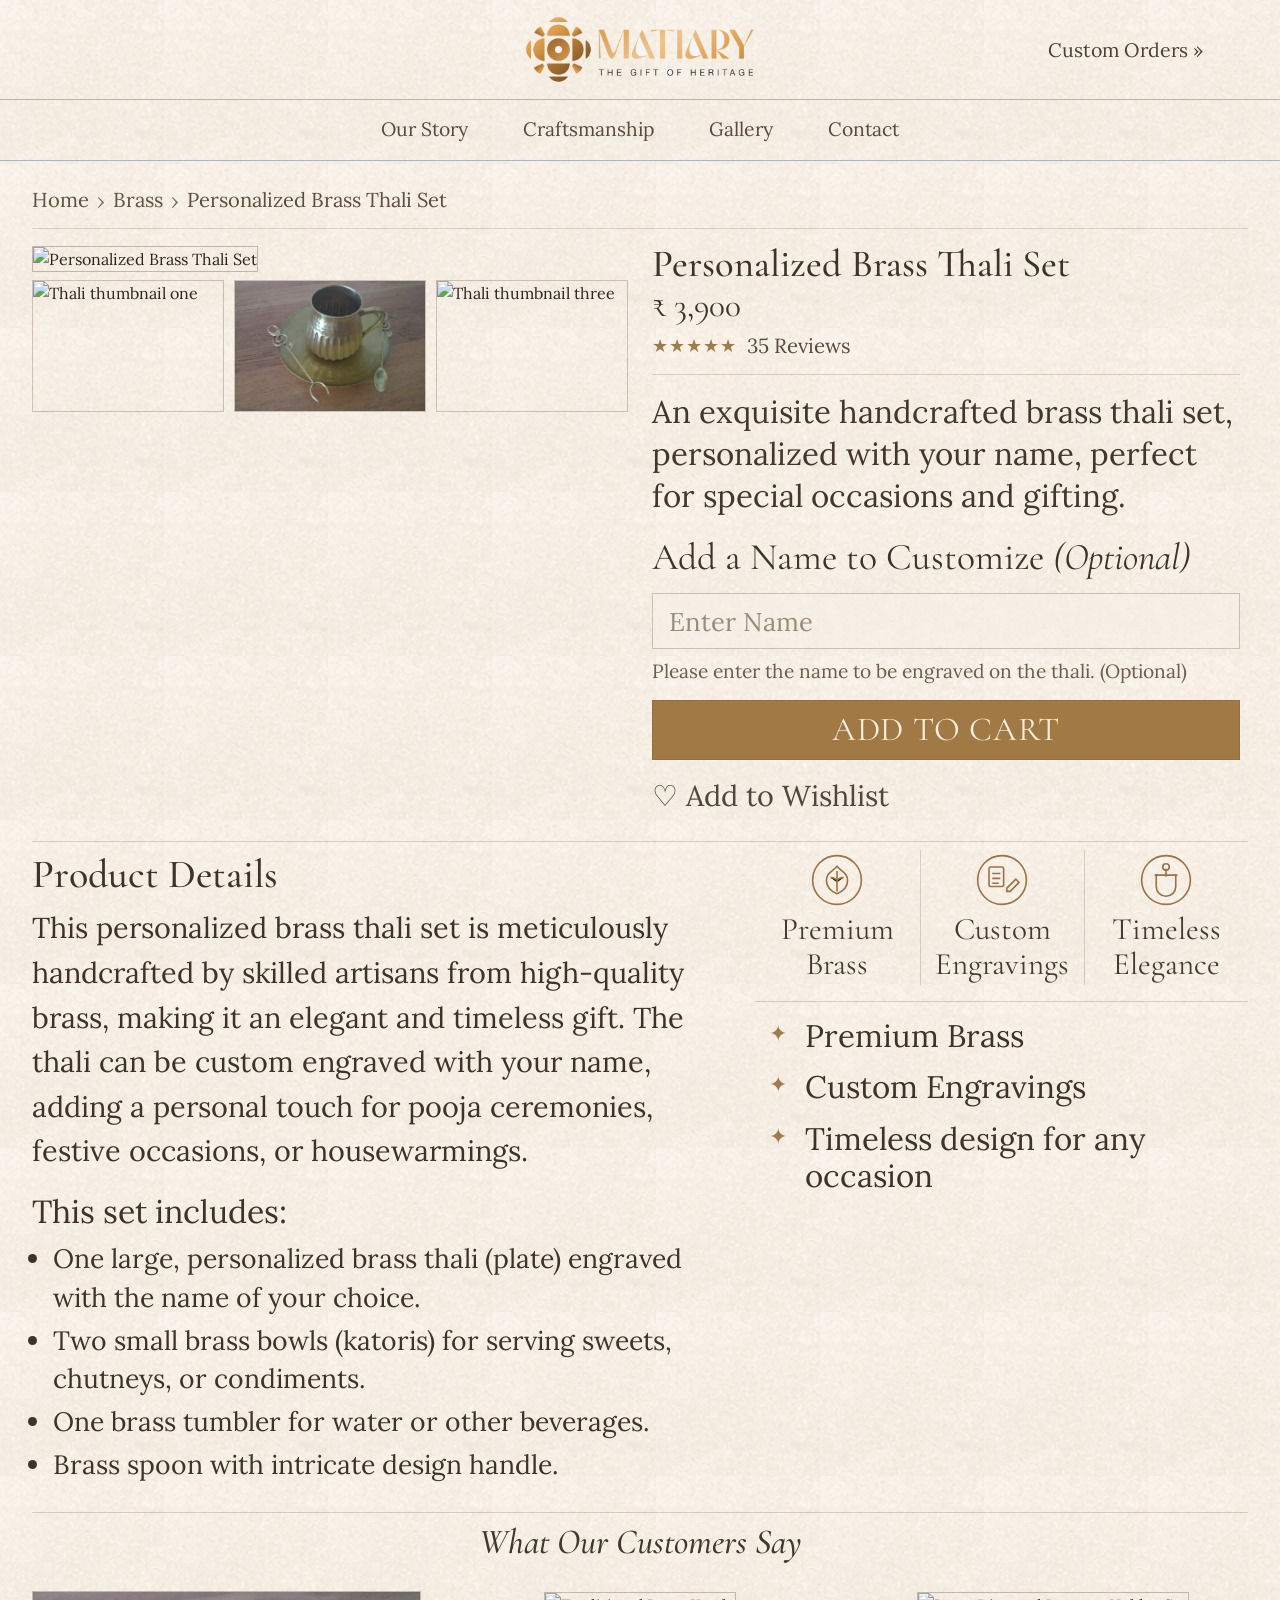
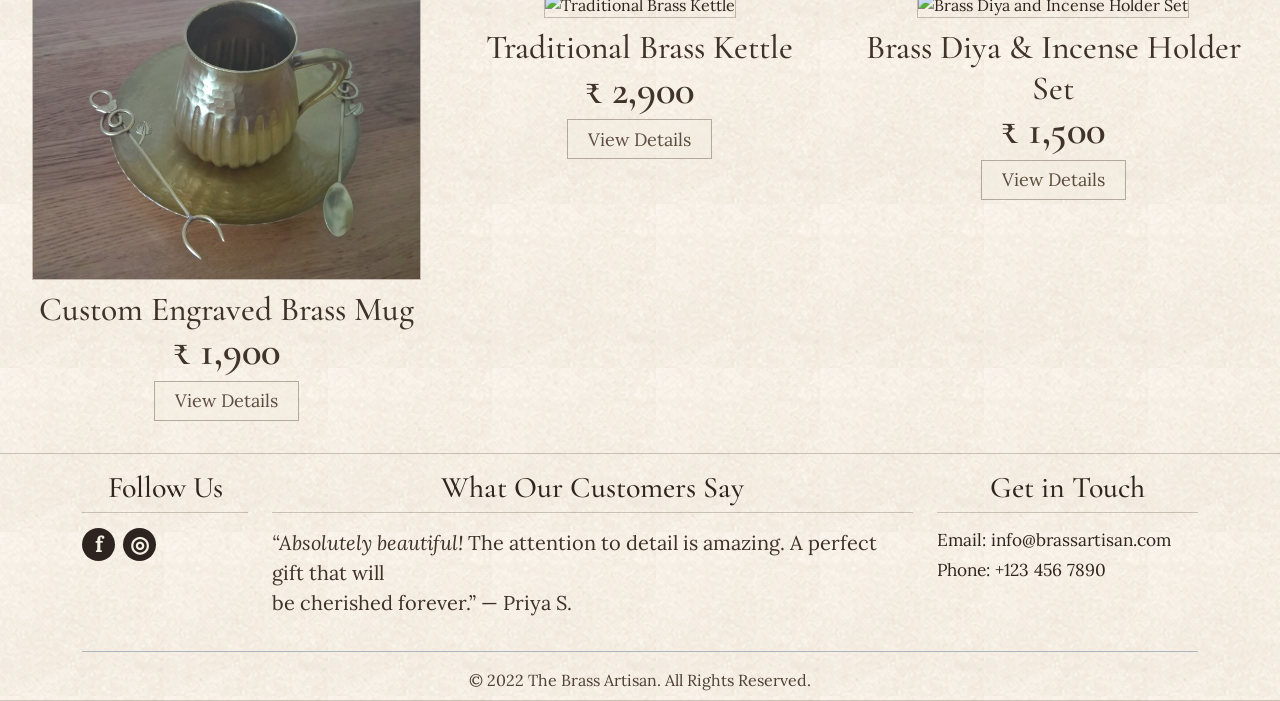
==== product-details.html @ 94372c1d "added" ====
<!doctype html>
<html lang="en">
<head>
  <meta charset="UTF-8" />
  <meta name="viewport" content="width=device-width, initial-scale=1.0" />
  <title>Product Details | The Brass Artisan</title>
  <link href="https://cdn.jsdelivr.net/npm/bootstrap@5.3.3/dist/css/bootstrap.min.css" rel="stylesheet" integrity="sha384-QWTKZyjpPEjISv5WaRU9OFeRpok6YctnYmDr5pNlyT2bRjXh0JMhjY6hW+ALEwIH" crossorigin="anonymous">
  <link rel="preconnect" href="https://fonts.googleapis.com">
  <link rel="preconnect" href="https://fonts.gstatic.com" crossorigin>
  <link href="https://fonts.googleapis.com/css2?family=Cormorant+Garamond:ital,wght@0,400;0,500;0,600;1,400;1,500&family=Lora:ital,wght@0,400;0,500;1,400&display=swap" rel="stylesheet">
  <link rel="stylesheet" href="assets/css/style.css" />
</head>
<body>
 <header class="site-header border-bottom border-dark-subtle">
      <div class="container-fluid px-0">
        <div class="topbar py-3 position-relative text-center">
          <!-- <h1 class="brand m-0">The Brass Artisan</h1> -->
          <a href="#">
            <img src="assets/images/logo.png" alt="logo" class="img-fluid logo">
          </a>
          <a href="#" class="custom-orders text-decoration-none">Custom Orders <span aria-hidden="true">&raquo;</span></a>
        </div>
        <nav class="main-nav border-top border-dark-subtle border-opacity-25">
          <ul class="nav justify-content-center gap-4 gap-lg-5 py-2">
            <li class="nav-item"><a class="nav-link" href="#">Our Story</a></li>
            <li class="nav-item"><a class="nav-link" href="#">Craftsmanship</a></li>
            <li class="nav-item"><a class="nav-link" href="#">Gallery</a></li>
            <li class="nav-item"><a class="nav-link" href="#">Contact</a></li>
          </ul>
        </nav>
      </div>
    </header>
    <nav class="navbar bg-body-tertiary menu">
      <div class="container-fluid">
        <a class="navbar-brand" href="#">
          <img src="assets/images/logo.png" alt="logo" class="img-fluid">
        </a>
        <button class="navbar-toggler" type="button" data-bs-toggle="offcanvas"
          data-bs-target="#offcanvasNavbar" aria-controls="offcanvasNavbar"
          aria-label="Toggle navigation">
          <span class="navbar-toggler-icon"></span>
        </button>
        <div class="offcanvas offcanvas-end" tabindex="-1" id="offcanvasNavbar"
          aria-labelledby="offcanvasNavbarLabel">
          <div class="offcanvas-header">
            <!-- <h5 class="offcanvas-title" id="offcanvasNavbarLabel">Offcanvas</h5> -->
            <a class="navbar-brand side_img" href="#">
              <img src="assets/images/logo.png" alt="logo" class="img-fluid">
            </a>
            <button type="button" class="btn-close" data-bs-dismiss="offcanvas"
              aria-label="Close"></button>
          </div>
          <div class="offcanvas-body">
            <ul class="navbar-nav justify-content-end flex-grow-1 pe-3">
              <li class="nav-item">
                <a class="nav-link active" aria-current="page" href="#">
                  Custom Orders <span aria-hidden="true">&raquo;</span>
                </a>
              </li>
              <li class="nav-item">
                <a class="nav-link" href="#">Our Story</a>
              </li>
              <li class="nav-item">
                <a class="nav-link" href="#">Craftsmanship</a>
              </li>
              <li class="nav-item">
                <a class="nav-link" href="#">Gallery</a>
              </li>
              <li class="nav-item">
                <a class="nav-link" href="#">Contact</a>
              </li>
            </ul>
          </div>
        </div>
      </div>
    </nav>

  <main class="product-detail-page py-3 py-md-4">
    <!-- PRODUCT DETAILS CONTENT: START -->
    <div class="container detail-wrap">
      <nav class="detail-breadcrumbs d-flex align-items-center gap-2" aria-label="Breadcrumb">
        <a href="index.html" class="crumb-link text-decoration-none">Home</a>
        <span class="crumb-sep" aria-hidden="true">&#8250;</span>
        <a href="#" class="crumb-link text-decoration-none">Brass</a>
        <span class="crumb-sep" aria-hidden="true">&#8250;</span>
        <span class="crumb-current">Personalized Brass Thali Set</span>
      </nav>

      <section class="product-hero mt-3">
        <div class="row g-4">
          <div class="col-lg-6">
            <img src="assets/images/product-1-real.jpg" alt="Personalized Brass Thali Set" class="hero-product-image w-100">
            <div class="thumb-row d-grid mt-2">
              <img src="assets/images/product-1-real.jpg" alt="Thali thumbnail one" class="thumb-img w-100">
              <img src="assets/images/product-2-real.jpg" alt="Thali thumbnail two" class="thumb-img w-100">
              <img src="assets/images/product-3-real.jpg" alt="Thali thumbnail three" class="thumb-img w-100">
            </div>
          </div>

          <div class="col-lg-6">
            <div class="product-meta pe-lg-2">
              <h2>Personalized Brass Thali Set</h2>
              <p class="detail-price">₹ 3,900</p>
              <div class="rating-row">
                <span class="stars" aria-label="5 stars">★★★★★</span>
                <span class="reviews">35 Reviews</span>
              </div>

              <p class="detail-copy">
                An exquisite handcrafted brass thali set, personalized with your name, perfect for special occasions and gifting.
              </p>

              <label for="engraveName" class="name-label">Add a Name to Customize <em>(Optional)</em></label>
              <input id="engraveName" type="text" class="name-input" placeholder="Enter Name">
              <p class="field-note">Please enter the name to be engraved on the thali. (Optional)</p>

              <button class="cart-btn" type="button">ADD TO CART</button>
              <a href="#" class="wishlist text-decoration-none">♡ Add to Wishlist</a>
            </div>
          </div>
        </div>
      </section>

      <section class="product-details mt-4 pt-2">
        <div class="row g-4">
          <div class="col-lg-7">
            <h3>Product Details</h3>
            <p class="details-intro">
              This personalized brass thali set is meticulously handcrafted by skilled artisans from high-quality brass, making it an elegant and timeless gift. The thali can be custom engraved with your name, adding a personal touch for pooja ceremonies, festive occasions, or housewarmings.
            </p>
            <p class="includes-title">This set includes:</p>
            <ul class="includes-list">
              <li>One large, personalized brass thali (plate) engraved with the name of your choice.</li>
              <li>Two small brass bowls (katoris) for serving sweets, chutneys, or condiments.</li>
              <li>One brass tumbler for water or other beverages.</li>
              <li>Brass spoon with intricate design handle.</li>
            </ul>
          </div>

          <div class="col-lg-5">
            <div class="feature-icons-row">
              <div class="feature-icon-item">
                <img src="assets/images/icon-quality.svg" alt="Premium Brass">
                <span>Premium<br>Brass</span>
              </div>
              <div class="feature-icon-item">
                <img src="assets/images/icon-engraving.svg" alt="Custom Engravings">
                <span>Custom<br>Engravings</span>
              </div>
              <div class="feature-icon-item">
                <img src="assets/images/icon-design.svg" alt="Timeless Elegance">
                <span>Timeless<br>Elegance</span>
              </div>
            </div>

            <ul class="feature-points">
              <li>Premium Brass</li>
              <li>Custom Engravings</li>
              <li>Timeless design for any occasion</li>
            </ul>
          </div>
        </div>
      </section>

      <section class="related-products mt-4 pt-2 pb-2">
        <h4>What Our Customers Say</h4>
        <div class="row g-4 mt-1">
          <div class="col-md-4">
            <article class="related-card text-center">
              <img src="assets/images/product-2-real.jpg" alt="Custom Engraved Brass Mug" class="img-fluid w-100">
              <h5>Custom Engraved Brass Mug</h5>
              <p>₹ 1,900</p>
              <a href="#" class="details-btn text-decoration-none">View Details</a>
            </article>
          </div>
          <div class="col-md-4">
            <article class="related-card text-center">
              <img src="assets/images/product-3-real.jpg" alt="Traditional Brass Kettle" class="img-fluid w-100">
              <h5>Traditional Brass Kettle</h5>
              <p>₹ 2,900</p>
              <a href="#" class="details-btn text-decoration-none">View Details</a>
            </article>
          </div>
          <div class="col-md-4">
            <article class="related-card text-center">
              <img src="assets/images/product-1-real.jpg" alt="Brass Diya and Incense Holder Set" class="img-fluid w-100">
              <h5>Brass Diya &amp; Incense Holder Set</h5>
              <p>₹ 1,500</p>
              <a href="#" class="details-btn text-decoration-none">View Details</a>
            </article>
          </div>
        </div>
      </section>
    </div>
    <!-- PRODUCT DETAILS CONTENT: END -->
  </main>

  <footer class="site-footer pt-3 pb-2">
    <div class="container">
      <div class="row gy-3 align-items-start footer-top">
        <div class="col-md-2 text-center text-md-start">
          <h6>Follow Us</h6>
          <div class="social d-flex gap-2 justify-content-center justify-content-md-start mt-2">
            <a href="#" aria-label="Facebook" class="social-circle">f</a>
            <a href="#" aria-label="Instagram" class="social-circle">◎</a>
          </div>
        </div>
        <div class="col-md-7 text-center">
          <h6>What Our Customers Say</h6>
          <p class="testimonial">
            <em>&ldquo;Absolutely beautiful!</em> The attention to detail is amazing. A perfect gift that will<br>
            be cherished forever.&rdquo; &mdash; Priya S.
          </p>
        </div>
        <div class="col-md-3 text-center text-md-start">
          <h6>Get in Touch</h6>
          <p class="contact mb-1">Email: info@brassartisan.com</p>
          <p class="contact">Phone: +123 456 7890</p>
        </div>
      </div>
      <div class="copyright text-center pt-3 mt-2 border-top border-dark-subtle border-opacity-25">
        &copy; 2022 The Brass Artisan. All Rights Reserved.
      </div>
    </div>
  </footer>

  <script src="https://cdn.jsdelivr.net/npm/bootstrap@5.3.3/dist/js/bootstrap.bundle.min.js" integrity="sha384-YvpcrYf0tY3lHB60NNkmXc5s9fDVZLESaAA55NDzOxhy9GkcIdslK1eN7N6jIeHz" crossorigin="anonymous"></script>
  <script src="assets/js/main.js"></script>
</body>
</html>
---- assets/css/style.css ----
:root {
  --paper: #f2efe7;
  --ink: #2f251e;
  --muted: #6a5a4b;
  --line: rgba(92, 72, 53, 0.28);
  --gold: #9f7c4d;
}

* {
  box-sizing: border-box;
}

body {
  margin: 0;
  background-color: var(--paper);
  background-image: url("../images/bg-texture.png");
  background-size: 164px 164px;
  background-repeat: repeat;
  background-position: 0 0;
  color: var(--ink);
  font-family: "Lora", serif;
}

.site-header {
  background: transparent;
}
.site-header .logo{width: 230px;}
.brand {
  font-family: "Cormorant Garamond", serif;
  font-size: clamp(2rem, 2.8vw, 3rem);
  font-weight: 500;
  letter-spacing: 0.2px;
  color: #383029;
}

.custom-orders {
  position: absolute;
  top: 50%;
  right: clamp(16px, 6vw, 120px);
  transform: translateY(-50%);
  color: #4d4034;
  font-size: 1.22rem;
}

.main-nav .nav-link {
  color: #594a3d;
  font-size: 1.21rem;
  padding: 0.45rem 0.2rem;
}

.main-nav .nav-link:hover {
  color: #2e241b;
}

.hero-section {
  position: relative;
  min-height: 492px;
  overflow: hidden;
}

.hero-image {
  width: 100%;
  height: 492px;
  object-fit: cover;
  display: block;
}

.hero-overlay {
  position: absolute;
  inset: 0;
  background: linear-gradient(90deg, rgba(29, 22, 15, 0.46) 0%, rgba(29, 22, 15, 0.12) 45%, rgba(29, 22, 15, 0.18) 100%);
}

.hero-content {
  position: absolute;
  inset: 0;
  display: flex;
  flex-direction: column;
  justify-content: center;
  align-items: flex-start;
  color: #f5eee1;
  max-width: 1160px;
}

.hero-content h2 {
  font-family: "Cormorant Garamond", serif;
  font-size: 60px;
  font-weight: 500;
  line-height: 1.03;
  margin-bottom: 0.5rem;
}

.hero-content h2 span {
  font-style: italic;
  font-weight: 400;
}

.hero-content hr {
  border-color: rgba(234, 224, 208, 0.75);
  width: 390px;
  margin: 0.2rem 0 0.65rem;
}

.hero-content p {
  font-family: "Cormorant Garamond", serif;
  font-size: 32px;
  line-height: 1.2;
  margin-bottom: 1.8rem;
  max-width: 580px;
  text-align: center;
}
.hero-content .hero_content_wrap{
  max-width: 600px;
  display: flex;
  flex-direction: column;
  justify-content: center;
  align-items: center;
}
.hero-btn {
  border-width: 1px;
  border-radius: 0;
  font-size: 16px;
  letter-spacing: 0.5px;
  padding: 0.58rem 1.08rem;
}

.story-wrap {
  max-width: 1160px;
}

.section-title {
  font-family: "Cormorant Garamond", serif;
  font-size: 60px;
  font-style: italic;
  margin-bottom: 0.45rem;
  border-bottom: 2px solid var(--line);
  max-width: max-content;
}

.section-subtitle {
  font-family: "Cormorant Garamond", serif;
  font-size: 36px;
  font-style: italic;
  font-weight: 500;
  margin-bottom: 0.95rem;
  color: #4a3e31;
  border-bottom: 1px solid var(--line);
  max-width: max-content;
  padding-bottom: 6px;
}

.section-copy {
  font-size: 18px;
  color: #3d3229;
  line-height: 1.6;
  max-width: 620px;
}

.framed-image {
  border: 2px solid rgba(58, 44, 30, 0.3);
  padding: 8px;
  background: #f5ede0;
}
.framed-image img{width: 100%; object-fit: cover;}
.section-divider {
  display: flex;
  align-items: center;
  text-align: center;
  gap: 1rem;
  margin: 0.2rem 0;
}

.section-divider::before,
.section-divider::after {
  content: "";
  flex: 1;
  height: 1px;
  background: var(--line);
}

.section-divider span {
  font-family: "Cormorant Garamond", serif;
  font-size: 48px;
  font-style: italic;
  color: #403328;
  white-space: nowrap;
}

.craft-copy {
  font-size: 1.46rem;
  color: #43372d;
  margin-top: 0.55rem;
}

.feature-grid {
  border-bottom: 1px solid var(--line);
  padding-bottom: 1.45rem;
}

.feature-item img {
  width: 66px;
  height: 66px;
  margin-bottom: 0.7rem;
}

.feature-item h5 {
  font-family: "Cormorant Garamond", serif;
  font-size: 32px;
  font-style: italic;
  margin: 0 auto 5px;
  border-bottom: 1px solid var(--line);
  max-width: max-content;
  padding-bottom: 6px;
}

.feature-item p {
  font-size: 18px;
  color: #3f342a;
  margin: 0;
}

.feature-item.middle {
  border-left: 1px solid rgba(108, 89, 68, 0.2);
  border-right: 1px solid rgba(108, 89, 68, 0.2);
}

.featured-section .small-gap {
  margin-top: 0.35rem;
}

.featured-section .section-divider span {
  font-size: 48px;
}

.product-card img {
  aspect-ratio: 16 / 10;
  object-fit: cover;
  border: 1px solid rgba(77, 61, 46, 0.35);
}

.product-card h6 {
  font-family: "Cormorant Garamond", serif;
  font-size: 32px;
  margin-top: 0.42rem;
  margin-bottom: 0;
}

.view-more {
  border: 1px solid rgba(58, 45, 33, 0.42);
  border-radius: 0;
  color: #4e3f31;
  background: #f7f1e6;
  font-size: 16px;
  letter-spacing: 1.3px;
  padding: 0.45rem 1.55rem;
}

.view-more:hover {
  background: #ece1cf;
  color: #33261d;
}

.quote-line span {
  font-size: clamp(2.2rem, 2.6vw, 3.2rem);
}
/* footer */
.footer-top{
  padding-bottom: 25px;
}
.site-footer {
  border-top: 1px solid var(--line);
  border-bottom: 1px solid var(--line);
}

.site-footer h6 {
  font-family: "Cormorant Garamond", serif;
  font-size: 32px;
  margin-bottom: 15px;
  border-bottom: 1px solid var(--line);
  text-align: center;
  padding-bottom: 6px;
}
.site-footer .follow_us_wrap h6{
  max-width: max-content;
  margin: 0 auto;
  margin-bottom: 15px;
}
.social-circle {
  width: 33px;
  height: 33px;
  border-radius: 50%;
  background: #2d241f;
  color: #f5efe4;
  text-decoration: none;
  display: inline-flex;
  justify-content: center;
  align-items: center;
  font-size: 22px;
  line-height: 1;
  font-weight: 700;
}

.testimonial {
  font-size: 20px;
  color: #3e3127;
  margin-top: 0.2rem;
  margin-bottom: 0;
  text-align: left;
}

.contact {
  font-size: 1.08rem;
  margin: 0;
}
.contact a{
  color: #3e3127;
  text-decoration: none;
  border-bottom: 1px solid var(--line);
  max-width: max-content;
  margin-bottom: 10px;
  display: flex;
}
.contact a:hover{
  color: #000;
}
.copyright {
  font-size: 16px;
  color: #4e4034;
}

.products-wrap {
  max-width: 1240px;
}

.products-topbar {
  border-bottom: 1px solid rgba(85, 68, 49, 0.18);
  padding-bottom: 10px;
}

.breadcrumbs {
  color: #5b4d41;
  font-size: 24px;
}

.crumb-link {
  color: #5f5144;
}

.crumb-link:hover {
  color: #3a2f25;
}

.crumb-sep {
  color: #7b6d5f;
  margin-top: 1px;
}

.toolbar-select {
  border: 1px solid rgba(81, 63, 45, 0.3);
  background: rgba(244, 237, 226, 0.92);
  color: #5b4d3f;
  font-size: 16px;
  line-height: 1;
  height: 38px;
  padding: 0 34px 0 14px;
  min-width: 100px;
  appearance: none;
  -webkit-appearance: none;
  -moz-appearance: none;
  background-image: linear-gradient(45deg, transparent 50%, #6a5949 50%), linear-gradient(135deg, #6a5949 50%, transparent 50%);
  background-position: calc(100% - 16px) 15px, calc(100% - 10px) 15px;
  background-size: 6px 6px, 6px 6px;
  background-repeat: no-repeat;
}

.toolbar-select:focus {
  outline: none;
  border-color: rgba(81, 63, 45, 0.55);
}

.sort-select {
  min-width: 240px;
}

.products-head h2 {
  font-family: "Cormorant Garamond", serif;
  font-size: 60px;
  font-weight: 500;
  color: #3e3128;
  margin-bottom: 0.3rem;
}

.products-head p {
  font-size: 20px;
  color: #4b3d31;
  margin-bottom: 40px;
}

.products-categories {
  display: flex;
  flex-wrap: wrap;
  border-top: 1px solid rgba(108, 89, 68, 0.16);
  border-bottom: 1px solid rgba(108, 89, 68, 0.16);
  background: rgba(232, 221, 207, 0.45);
  padding: 9px 0;
  gap: 8px;
}

.cat-pill {
  border: 1px solid rgba(83, 66, 48, 0.24);
  background: rgba(249, 243, 233, 0.6);
  color: #4a3d31;
  min-width: 116px;
  height: 46px;
  padding: 0 20px;
  font-size: 20px;
  line-height: 1;
}

.cat-pill.active {
  background: #9a6f35;
  border-color: #8b642e;
  color: #f7f0e4;
}

.products-grid {
  display: grid;
  grid-template-columns: repeat(3, minmax(0, 1fr));
  gap: 34px 24px;
}

.listing-card img {
  width: 100%;
  aspect-ratio: 1.28 / 1;
  object-fit: cover;
}

.listing-card h3 {
  font-family: "Cormorant Garamond", serif;
  font-size: 30px;
  color: #3e3128;
  font-weight: 500;
  margin: 12px 0 0;
}

.listing-card .price {
  font-family: "Cormorant Garamond", serif;
  font-size: 36px;
  font-weight: 600;
  color: #3f3329;
  line-height: 1;
  margin: 3px 0 10px;
}

.details-btn {
  display: inline-flex;
  align-items: center;
  justify-content: center;
  min-width: 136px;
  height: 40px;
  border: 1px solid rgba(72, 56, 40, 0.38);
  color: #5d4d3e;
  background: rgba(244, 237, 226, 0.5);
  font-size: 18px;
  padding: 0 20px;
}

.details-btn:hover {
  background: rgba(232, 218, 201, 0.62);
  color: #3a2f25;
}

.pagination-wrap {
  display: flex;
  align-items: center;
  justify-content: center;
  gap: 0;
}

.page-box,
.page-next,
.page-arrow {
  min-width: 34px;
  height: 34px;
  border: 1px solid rgba(84, 66, 49, 0.28);
  color: #65564a;
  text-decoration: none;
  display: inline-flex;
  justify-content: center;
  align-items: center;
  font-size: 1.2rem;
  line-height: 1;
  background: rgba(245, 239, 229, 0.85);
}

.page-box.active {
  background: rgba(226, 214, 198, 0.8);
}

.page-box.dots {
  pointer-events: none;
}

.page-next {
  min-width: 64px;
  margin-left: 10px;
}

.page-arrow {
  min-width: 28px;
}
/* menu */
.menu{display: none;}
/* PRODUCT DETAILS PAGE STYLES: START */
.detail-wrap {
  max-width: 1240px;
}

.detail-breadcrumbs {
  border-bottom: 1px solid rgba(85, 68, 49, 0.18);
  padding-bottom: 12px;
  color: #5b4d41;
  font-size: 1.26rem;
}

.crumb-current {
  color: #5c4d40;
}

.hero-product-image {
  aspect-ratio: 1.13 / 1;
  object-fit: cover;
  border: 1px solid rgba(71, 55, 38, 0.3);
}

.thumb-row {
  grid-template-columns: repeat(3, minmax(0, 1fr));
  gap: 10px;
}

.thumb-img {
  aspect-ratio: 1.45 / 1;
  object-fit: cover;
  border: 1px solid rgba(71, 55, 38, 0.25);
}

.product-meta h2 {
  font-family: "Cormorant Garamond", serif;
  font-size: clamp(2.15rem, 3vw, 4rem);
  line-height: 1;
  font-weight: 500;
  color: #3f3228;
  margin-bottom: 0.38rem;
}

.detail-price {
  font-family: "Cormorant Garamond", serif;
  font-size: clamp(2rem, 2.6vw, 3rem);
  line-height: 1;
  color: #3f3329;
  margin-bottom: 0.52rem;
}

.rating-row {
  display: flex;
  align-items: center;
  gap: 10px;
  border-bottom: 1px solid rgba(92, 72, 53, 0.22);
  padding-bottom: 12px;
}

.stars {
  color: #9f7c4d;
  letter-spacing: 1px;
  font-size: 1.1rem;
}

.reviews {
  font-size: 1.28rem;
  color: #5b4b3e;
}

.detail-copy {
  margin: 16px 0 12px;
  color: #43372d;
  font-size: 1.95rem;
  line-height: 1.35;
}

.name-label {
  display: block;
  font-family: "Cormorant Garamond", serif;
  font-size: 2.35rem;
  color: #3f3229;
  margin-bottom: 8px;
}

.name-label em {
  font-style: italic;
}

.name-input {
  width: 100%;
  height: 56px;
  border: 1px solid rgba(90, 71, 52, 0.28);
  background: rgba(247, 241, 232, 0.58);
  font-size: 1.6rem;
  color: #4e4034;
  padding: 0 16px;
}

.name-input::placeholder {
  color: #9a8c7c;
}

.field-note {
  color: #6c5d4e;
  font-size: 1.2rem;
  margin: 8px 0 14px;
}

.cart-btn {
  width: 100%;
  height: 60px;
  border: 1px solid #927045;
  background: #a07944;
  color: #f7eee2;
  letter-spacing: 0.6px;
  font-size: 2.1rem;
  font-family: "Cormorant Garamond", serif;
}

.wishlist {
  margin-top: 14px;
  display: inline-block;
  color: #524539;
  font-size: 1.8rem;
}

.product-details {
  border-top: 1px solid rgba(92, 72, 53, 0.22);
}

.product-details h3 {
  font-family: "Cormorant Garamond", serif;
  font-size: clamp(2.5rem, 3vw, 4rem);
  color: #3f3228;
  margin-bottom: 0.5rem;
}

.details-intro {
  font-size: 1.8rem;
  color: #3e3229;
  line-height: 1.55;
  margin-bottom: 0.85rem;
}

.includes-title {
  font-size: 2rem;
  color: #3f3229;
  margin-bottom: 0.2rem;
}

.includes-list {
  margin: 0;
  padding-left: 1.3rem;
}

.includes-list li {
  font-size: 1.66rem;
  color: #3f3329;
  line-height: 1.46;
  margin-bottom: 0.26rem;
}

.feature-icons-row {
  display: grid;
  grid-template-columns: repeat(3, minmax(0, 1fr));
  border-bottom: 1px solid rgba(92, 72, 53, 0.22);
  padding-bottom: 16px;
  margin-bottom: 16px;
}

.feature-icon-item {
  text-align: center;
  padding: 4px 8px;
}

.feature-icon-item + .feature-icon-item {
  border-left: 1px solid rgba(92, 72, 53, 0.2);
}

.feature-icon-item img {
  width: 52px;
  height: 52px;
  margin-bottom: 6px;
}

.feature-icon-item span {
  display: block;
  font-family: "Cormorant Garamond", serif;
  font-size: 1.95rem;
  line-height: 1.1;
  color: #46392e;
}

.feature-points {
  list-style: none;
  margin: 0;
  padding: 0;
}

.feature-points li {
  position: relative;
  padding-left: 50px;
  margin-bottom: 14px;
  color: #3f3329;
  font-size: 1.95rem;
  line-height: 1.2;
}

.feature-points li::before {
  content: "✦";
  position: absolute;
  left: 14px;
  top: 2px;
  color: #9f7c4d;
  font-size: 1.4rem;
}

.related-products {
  border-top: 1px solid rgba(92, 72, 53, 0.22);
}

.related-products h4 {
  font-family: "Cormorant Garamond", serif;
  font-size: clamp(2.2rem, 2.7vw, 3.4rem);
  font-style: italic;
  text-align: center;
  color: #44372d;
  margin: 0;
}

.related-card img {
  width: 100%;
  aspect-ratio: 1.35 / 1;
  object-fit: cover;
  border: 1px solid rgba(77, 61, 46, 0.3);
}

.related-card h5 {
  font-family: "Cormorant Garamond", serif;
  font-size: 2.1rem;
  margin: 10px 0 1px;
  color: #3f3229;
}

.related-card p {
  font-family: "Cormorant Garamond", serif;
  font-size: 2.55rem;
  font-weight: 600;
  line-height: 1;
  margin: 0 0 9px;
  color: #40332a;
}
/* PRODUCT DETAILS PAGE STYLES: END */
/* responsive */
@media (max-width: 1366px) {
  .hero-content h2, .section-title, .products-head h2 {font-size: 50px;}
  .hero-content p {font-size: 26px;}
  .section-subtitle, .listing-card .price{font-size: 32px;}
  .section-copy{font-size: 16px;}
  .section-divider span, .featured-section .section-divider span{font-size: 40px;}
  .feature-item h5, .product-card h6, .site-footer h6, .listing-card h3{font-size: 30px;}
  .feature-item p{font-size: 16px;}
  .breadcrumbs{font-size: 22px;}
  .products-head p, .cat-pill{font-size: 18px;}
}
@media (max-width: 1199px) { 
  .hero-content h2, .section-title, .products-head h2 {font-size: 40px;}
  .hero-content p {font-size: 24px;}
  .section-subtitle, .listing-card .price{font-size: 30px;}
  .section-divider span, .featured-section .section-divider span{font-size: 36px;}
  .feature-item h5, .product-card h6, .site-footer h6, .listing-card h3{font-size: 26px;}
  .breadcrumbs{font-size: 20px;}
}

@media (max-width: 991px) {
  .hero-content h2, .section-title, .products-head h2 {font-size: 36px;}
  .hero-content p {font-size: 22px;}
  .hero-btn {font-size: 14px;}
  .section-subtitle, .listing-card .price{font-size: 26px;}
  .section-divider span, .featured-section .section-divider span{font-size: 30px;}
  .feature-item h5, .product-card h6, .site-footer h6, .listing-card h3{font-size: 24px;}
  .breadcrumbs{font-size: 18px;}
  .custom-orders {
    position: static;
    transform: none;
    display: inline-block;
    margin-top: 0.5rem;
  }

  .topbar {
    display: flex;
    flex-direction: column;
    align-items: center;
  }

  .hero-content {
    padding-left: 1rem;
    padding-right: 1rem;
  }

  .hero-content hr {
    width: min(360px, 82vw);
  }

  .feature-item.middle {
    border: 0;
  }

  .products-grid {
    grid-template-columns: repeat(2, minmax(0, 1fr));
  }

  .details-btn {
    font-size: max(1rem, 90%);
  }

  .sort-select {
    min-width: 180px;
  }
  .products-categories{overflow-x: scroll; flex-wrap: nowrap;}
  /* PRODUCT DETAILS PAGE STYLES: START (tablet) */
  .detail-copy,
  .details-intro,
  .includes-list li,
  .feature-points li {
    font-size: 1.15rem;
  }

  .name-label,
  .related-card h5 {
    font-size: 1.55rem;
  }

  .related-card p,
  .detail-price,
  .product-meta h2,
  .product-details h3,
  .related-products h4 {
    font-size: 1.9rem;
  }

  .wishlist {
    font-size: 1.15rem;
  }

  .cart-btn {
    font-size: 1.3rem;
    height: 52px;
  }

  .field-note,
  .detail-breadcrumbs,
  .reviews {
    font-size: 0.95rem;
  }

  .feature-icon-item span {
    font-size: 1.1rem;
  }
  /* PRODUCT DETAILS PAGE STYLES: END (tablet) */
}

@media (max-width: 767px) {
  .site-header{display: none;}
  .menu{display: block;}
  .hero-content h2, .section-title, .products-head h2 {font-size: 30px;}
  .hero-content p {font-size: 20px;}
  .section-subtitle, .listing-card .price{font-size: 24px;}
  .section-copy, .feature-item p, .view-more{font-size: 14px;}
  .section-divider span, .featured-section .section-divider span{font-size: 26px;}
  .products-grid {
    grid-template-columns: 1fr;
    gap: 26px;
  }

  .products-topbar {
    flex-direction: column;
    align-items: flex-start;
  }

  .craft-copy,
  .feature-item p,
  .testimonial {
    font-size: 16px;
  }
  .testimonial {text-align: center;}
  .product-card h6 {
    font-size: 1.6rem;
  }
  .feature-grid {gap: 25px;}
  .feature-item h5, .product-card h6, .site-footer h6, .listing-card h3{font-size: 22px;}
  .contact a {margin: 0 auto 15px;}
  .breadcrumbs, .products-head p{font-size: 16px;}
  .toolbar-select, .cat-pill{font-size: 14px;}
  .menu, .menu .offcanvas.offcanvas-end.show{
    background-image: url("../images/bg-texture.png");
    background-size: cover;
    background-repeat: repeat;
    background-position: center;
  }
  .menu .navbar-brand img{width: 205px;}
  .menu .navbar-brand.side_img{width: 150px;}
  .menu .navbar-toggler {border: none;}
  .menu .navbar-toggler:focus, .menu .btn-close:focus {box-shadow: none; }
  /* PRODUCT DETAILS PAGE STYLES: START (mobile) */
  .feature-icons-row {
    grid-template-columns: 1fr;
  }

  .feature-icon-item + .feature-icon-item {
    border-left: 0;
    border-top: 1px solid rgba(92, 72, 53, 0.2);
    margin-top: 6px;
    padding-top: 12px;
  }

  .thumb-row {
    grid-template-columns: 1fr;
  }

  .name-input {
    height: 46px;
    font-size: 1rem;
  }

  .detail-breadcrumbs {
    font-size: 0.95rem;
    flex-wrap: wrap;
  }

  .feature-points li {
    padding-left: 34px;
  }

  .feature-points li::before {
    left: 0;
  }
  /* PRODUCT DETAILS PAGE STYLES: END (mobile) */

}
@media (max-width: 575px) {
  .menu .navbar-brand img{width: 190px;}
}
@media (max-width: 480px) {
  .menu .navbar-brand img{width: 180px;}
  .hero-content h2, .section-title, .products-head h2 {font-size: 26px;}
  .section-divider span, .featured-section .section-divider span{font-size: 24px;}
}
@media (max-width: 400px) {
  .menu .navbar-brand img{width: 150px;}
  .section-divider span{white-space: normal;}
}
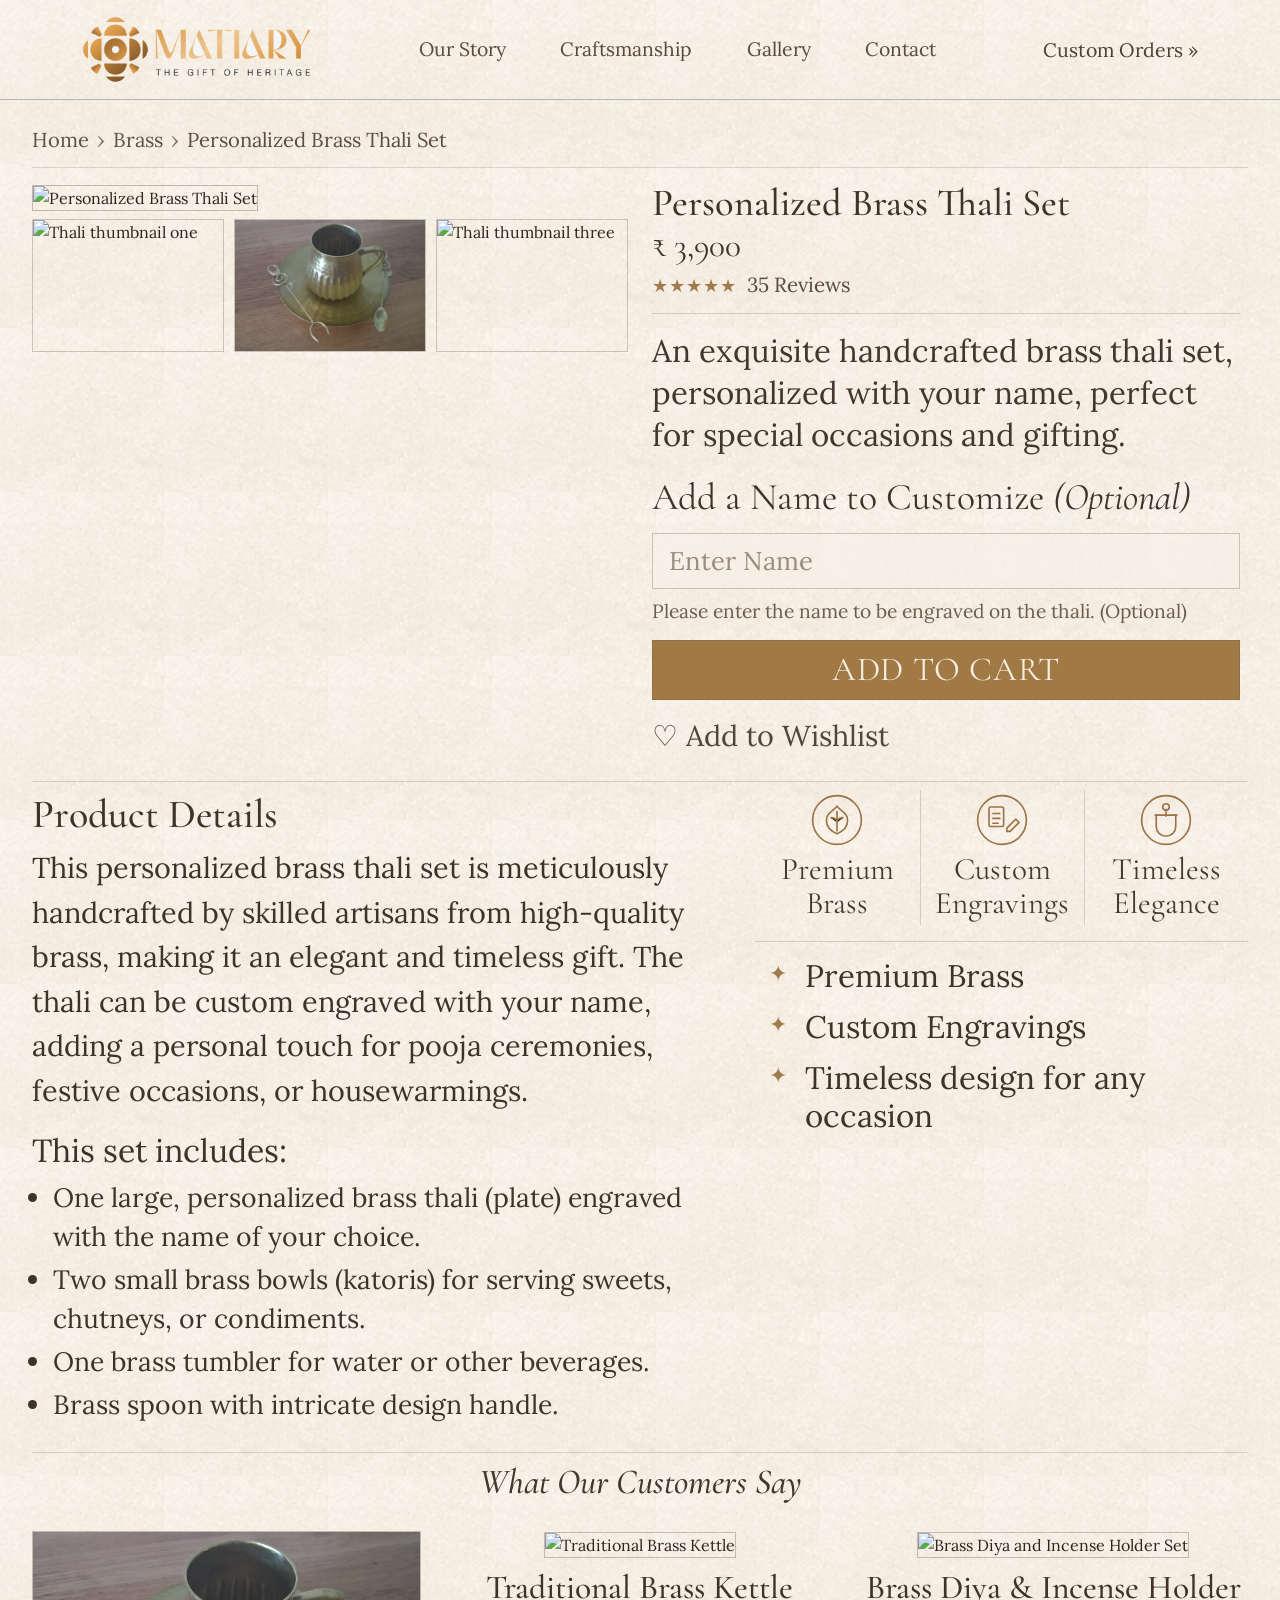
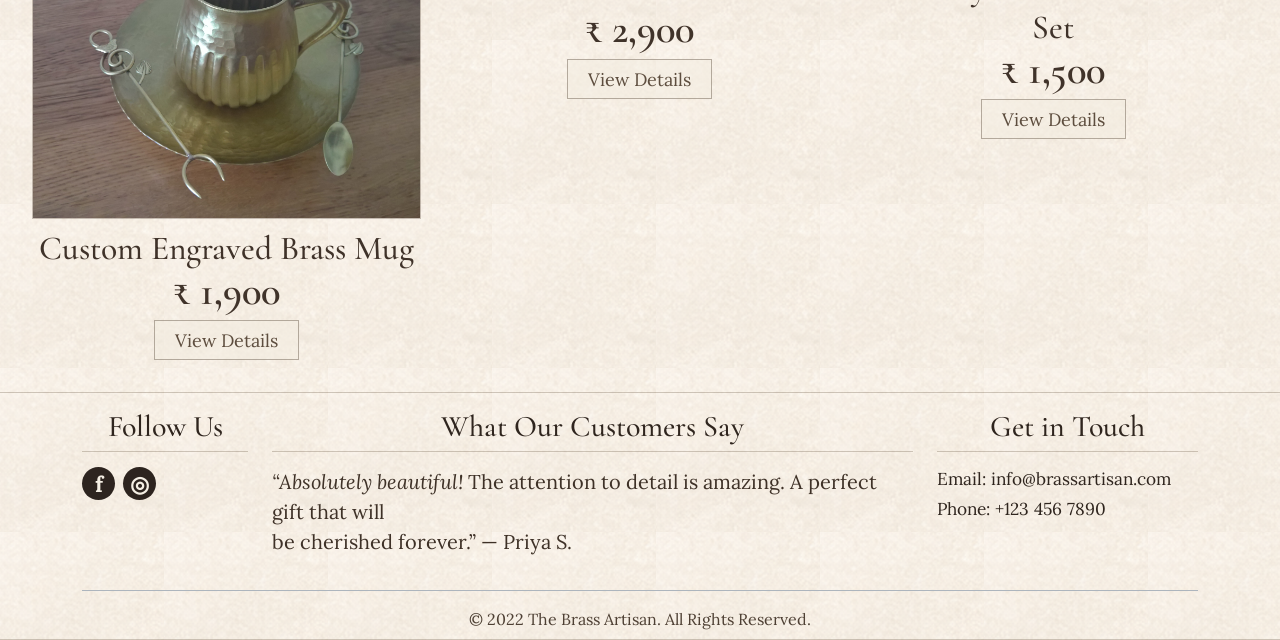
==== commit 2272dbf4: "image changes" ====
--- a/product-details.html
+++ b/product-details.html
@@ -1,33 +1,42 @@
 <!doctype html>
 <html lang="en">
-<head>
-  <meta charset="UTF-8" />
-  <meta name="viewport" content="width=device-width, initial-scale=1.0" />
-  <title>Product Details | The Brass Artisan</title>
-  <link href="https://cdn.jsdelivr.net/npm/bootstrap@5.3.3/dist/css/bootstrap.min.css" rel="stylesheet" integrity="sha384-QWTKZyjpPEjISv5WaRU9OFeRpok6YctnYmDr5pNlyT2bRjXh0JMhjY6hW+ALEwIH" crossorigin="anonymous">
-  <link rel="preconnect" href="https://fonts.googleapis.com">
-  <link rel="preconnect" href="https://fonts.gstatic.com" crossorigin>
-  <link href="https://fonts.googleapis.com/css2?family=Cormorant+Garamond:ital,wght@0,400;0,500;0,600;1,400;1,500&family=Lora:ital,wght@0,400;0,500;1,400&display=swap" rel="stylesheet">
-  <link rel="stylesheet" href="assets/css/style.css" />
-</head>
-<body>
- <header class="site-header border-bottom border-dark-subtle">
-      <div class="container-fluid px-0">
+  <head>
+    <meta charset="UTF-8" />
+    <meta name="viewport" content="width=device-width, initial-scale=1.0" />
+    <title>Product Details | The Brass Artisan</title>
+    <link
+      href="https://cdn.jsdelivr.net/npm/bootstrap@5.3.3/dist/css/bootstrap.min.css"
+      rel="stylesheet"
+      integrity="sha384-QWTKZyjpPEjISv5WaRU9OFeRpok6YctnYmDr5pNlyT2bRjXh0JMhjY6hW+ALEwIH"
+      crossorigin="anonymous">
+    <link rel="preconnect" href="https://fonts.googleapis.com">
+    <link rel="preconnect" href="https://fonts.gstatic.com" crossorigin>
+    <link
+      href="https://fonts.googleapis.com/css2?family=Cormorant+Garamond:ital,wght@0,400;0,500;0,600;1,400;1,500&family=Lora:ital,wght@0,400;0,500;1,400&display=swap"
+      rel="stylesheet">
+    <link rel="stylesheet" href="assets/css/style.css" />
+  </head>
+  <body>
+    <header class="site-header border-bottom border-dark-subtle">
+      <div class="container">
         <div class="topbar py-3 position-relative text-center">
-          <!-- <h1 class="brand m-0">The Brass Artisan</h1> -->
           <a href="#">
             <img src="assets/images/logo.png" alt="logo" class="img-fluid logo">
           </a>
-          <a href="#" class="custom-orders text-decoration-none">Custom Orders <span aria-hidden="true">&raquo;</span></a>
-        </div>
-        <nav class="main-nav border-top border-dark-subtle border-opacity-25">
-          <ul class="nav justify-content-center gap-4 gap-lg-5 py-2">
-            <li class="nav-item"><a class="nav-link" href="#">Our Story</a></li>
-            <li class="nav-item"><a class="nav-link" href="#">Craftsmanship</a></li>
-            <li class="nav-item"><a class="nav-link" href="#">Gallery</a></li>
-            <li class="nav-item"><a class="nav-link" href="#">Contact</a></li>
-          </ul>
-        </nav>
+          <nav class="main-nav border-top border-dark-subtle border-opacity-25">
+            <ul class="nav justify-content-center gap-4 gap-lg-5 py-2">
+              <li class="nav-item"><a class="nav-link" href="#">Our
+                  Story</a></li>
+              <li class="nav-item"><a class="nav-link"
+                  href="#">Craftsmanship</a></li>
+              <li class="nav-item"><a class="nav-link" href="#">Gallery</a></li>
+              <li class="nav-item"><a class="nav-link" href="#">Contact</a></li>
+            </ul>
+          </nav>
+          <a href="#" class="custom-orders text-decoration-none">Custom Orders
+            <span aria-hidden="true">&raquo;</span></a>
+        </div>
+
       </div>
     </header>
     <nav class="navbar bg-body-tertiary menu">
@@ -75,156 +84,188 @@
       </div>
     </nav>
 
-  <main class="product-detail-page py-3 py-md-4">
-    <!-- PRODUCT DETAILS CONTENT: START -->
-    <div class="container detail-wrap">
-      <nav class="detail-breadcrumbs d-flex align-items-center gap-2" aria-label="Breadcrumb">
-        <a href="index.html" class="crumb-link text-decoration-none">Home</a>
-        <span class="crumb-sep" aria-hidden="true">&#8250;</span>
-        <a href="#" class="crumb-link text-decoration-none">Brass</a>
-        <span class="crumb-sep" aria-hidden="true">&#8250;</span>
-        <span class="crumb-current">Personalized Brass Thali Set</span>
-      </nav>
-
-      <section class="product-hero mt-3">
-        <div class="row g-4">
-          <div class="col-lg-6">
-            <img src="assets/images/product-1-real.jpg" alt="Personalized Brass Thali Set" class="hero-product-image w-100">
-            <div class="thumb-row d-grid mt-2">
-              <img src="assets/images/product-1-real.jpg" alt="Thali thumbnail one" class="thumb-img w-100">
-              <img src="assets/images/product-2-real.jpg" alt="Thali thumbnail two" class="thumb-img w-100">
-              <img src="assets/images/product-3-real.jpg" alt="Thali thumbnail three" class="thumb-img w-100">
-            </div>
-          </div>
-
-          <div class="col-lg-6">
-            <div class="product-meta pe-lg-2">
-              <h2>Personalized Brass Thali Set</h2>
-              <p class="detail-price">₹ 3,900</p>
-              <div class="rating-row">
-                <span class="stars" aria-label="5 stars">★★★★★</span>
-                <span class="reviews">35 Reviews</span>
+    <main class="product-detail-page py-3 py-md-4">
+      <!-- PRODUCT DETAILS CONTENT: START -->
+      <div class="container detail-wrap">
+        <nav class="detail-breadcrumbs d-flex align-items-center gap-2"
+          aria-label="Breadcrumb">
+          <a href="index.html" class="crumb-link text-decoration-none">Home</a>
+          <span class="crumb-sep" aria-hidden="true">&#8250;</span>
+          <a href="#" class="crumb-link text-decoration-none">Brass</a>
+          <span class="crumb-sep" aria-hidden="true">&#8250;</span>
+          <span class="crumb-current">Personalized Brass Thali Set</span>
+        </nav>
+
+        <section class="product-hero mt-3">
+          <div class="row g-4">
+            <div class="col-lg-6">
+              <img src="assets/images/product-1-real.jpg"
+                alt="Personalized Brass Thali Set"
+                class="hero-product-image w-100">
+              <div class="thumb-row d-grid mt-2">
+                <img src="assets/images/product-1-real.jpg"
+                  alt="Thali thumbnail one" class="thumb-img w-100">
+                <img src="assets/images/product-2-real.jpg"
+                  alt="Thali thumbnail two" class="thumb-img w-100">
+                <img src="assets/images/product-3-real.jpg"
+                  alt="Thali thumbnail three" class="thumb-img w-100">
               </div>
-
-              <p class="detail-copy">
-                An exquisite handcrafted brass thali set, personalized with your name, perfect for special occasions and gifting.
+            </div>
+
+            <div class="col-lg-6">
+              <div class="product-meta pe-lg-2">
+                <h2>Personalized Brass Thali Set</h2>
+                <p class="detail-price">₹ 3,900</p>
+                <div class="rating-row">
+                  <span class="stars" aria-label="5 stars">★★★★★</span>
+                  <span class="reviews">35 Reviews</span>
+                </div>
+
+                <p class="detail-copy">
+                  An exquisite handcrafted brass thali set, personalized with
+                  your name, perfect for special occasions and gifting.
+                </p>
+
+                <label for="engraveName" class="name-label">Add a Name to
+                  Customize <em>(Optional)</em></label>
+                <input id="engraveName" type="text" class="name-input"
+                  placeholder="Enter Name">
+                <p class="field-note">Please enter the name to be engraved on
+                  the thali. (Optional)</p>
+
+                <button class="cart-btn" type="button">ADD TO CART</button>
+                <a href="#" class="wishlist text-decoration-none">♡ Add to
+                  Wishlist</a>
+              </div>
+            </div>
+          </div>
+        </section>
+
+        <section class="product-details mt-4 pt-2">
+          <div class="row g-4">
+            <div class="col-lg-7">
+              <h3>Product Details</h3>
+              <p class="details-intro">
+                This personalized brass thali set is meticulously handcrafted by
+                skilled artisans from high-quality brass, making it an elegant
+                and timeless gift. The thali can be custom engraved with your
+                name, adding a personal touch for pooja ceremonies, festive
+                occasions, or housewarmings.
               </p>
-
-              <label for="engraveName" class="name-label">Add a Name to Customize <em>(Optional)</em></label>
-              <input id="engraveName" type="text" class="name-input" placeholder="Enter Name">
-              <p class="field-note">Please enter the name to be engraved on the thali. (Optional)</p>
-
-              <button class="cart-btn" type="button">ADD TO CART</button>
-              <a href="#" class="wishlist text-decoration-none">♡ Add to Wishlist</a>
-            </div>
-          </div>
-        </div>
-      </section>
-
-      <section class="product-details mt-4 pt-2">
-        <div class="row g-4">
-          <div class="col-lg-7">
-            <h3>Product Details</h3>
-            <p class="details-intro">
-              This personalized brass thali set is meticulously handcrafted by skilled artisans from high-quality brass, making it an elegant and timeless gift. The thali can be custom engraved with your name, adding a personal touch for pooja ceremonies, festive occasions, or housewarmings.
+              <p class="includes-title">This set includes:</p>
+              <ul class="includes-list">
+                <li>One large, personalized brass thali (plate) engraved with
+                  the name of your choice.</li>
+                <li>Two small brass bowls (katoris) for serving sweets,
+                  chutneys, or condiments.</li>
+                <li>One brass tumbler for water or other beverages.</li>
+                <li>Brass spoon with intricate design handle.</li>
+              </ul>
+            </div>
+
+            <div class="col-lg-5">
+              <div class="feature-icons-row">
+                <div class="feature-icon-item">
+                  <img src="assets/images/icon-quality.svg" alt="Premium Brass">
+                  <span>Premium<br>Brass</span>
+                </div>
+                <div class="feature-icon-item">
+                  <img src="assets/images/icon-engraving.svg"
+                    alt="Custom Engravings">
+                  <span>Custom<br>Engravings</span>
+                </div>
+                <div class="feature-icon-item">
+                  <img src="assets/images/icon-design.svg"
+                    alt="Timeless Elegance">
+                  <span>Timeless<br>Elegance</span>
+                </div>
+              </div>
+
+              <ul class="feature-points">
+                <li>Premium Brass</li>
+                <li>Custom Engravings</li>
+                <li>Timeless design for any occasion</li>
+              </ul>
+            </div>
+          </div>
+        </section>
+
+        <section class="related-products mt-4 pt-2 pb-2">
+          <h4>What Our Customers Say</h4>
+          <div class="row g-4 mt-1">
+            <div class="col-md-4">
+              <article class="related-card text-center">
+                <img src="assets/images/product-2-real.jpg"
+                  alt="Custom Engraved Brass Mug" class="img-fluid w-100">
+                <h5>Custom Engraved Brass Mug</h5>
+                <p>₹ 1,900</p>
+                <a href="#" class="details-btn text-decoration-none">View
+                  Details</a>
+              </article>
+            </div>
+            <div class="col-md-4">
+              <article class="related-card text-center">
+                <img src="assets/images/product-3-real.jpg"
+                  alt="Traditional Brass Kettle" class="img-fluid w-100">
+                <h5>Traditional Brass Kettle</h5>
+                <p>₹ 2,900</p>
+                <a href="#" class="details-btn text-decoration-none">View
+                  Details</a>
+              </article>
+            </div>
+            <div class="col-md-4">
+              <article class="related-card text-center">
+                <img src="assets/images/product-1-real.jpg"
+                  alt="Brass Diya and Incense Holder Set"
+                  class="img-fluid w-100">
+                <h5>Brass Diya &amp; Incense Holder Set</h5>
+                <p>₹ 1,500</p>
+                <a href="#" class="details-btn text-decoration-none">View
+                  Details</a>
+              </article>
+            </div>
+          </div>
+        </section>
+      </div>
+      <!-- PRODUCT DETAILS CONTENT: END -->
+    </main>
+
+    <footer class="site-footer pt-3 pb-2">
+      <div class="container">
+        <div class="row gy-3 align-items-start footer-top">
+          <div class="col-md-2 text-center text-md-start">
+            <h6>Follow Us</h6>
+            <div
+              class="social d-flex gap-2 justify-content-center justify-content-md-start mt-2">
+              <a href="#" aria-label="Facebook" class="social-circle">f</a>
+              <a href="#" aria-label="Instagram" class="social-circle">◎</a>
+            </div>
+          </div>
+          <div class="col-md-7 text-center">
+            <h6>What Our Customers Say</h6>
+            <p class="testimonial">
+              <em>&ldquo;Absolutely beautiful!</em> The attention to detail is
+              amazing. A perfect gift that will<br>
+              be cherished forever.&rdquo; &mdash; Priya S.
             </p>
-            <p class="includes-title">This set includes:</p>
-            <ul class="includes-list">
-              <li>One large, personalized brass thali (plate) engraved with the name of your choice.</li>
-              <li>Two small brass bowls (katoris) for serving sweets, chutneys, or condiments.</li>
-              <li>One brass tumbler for water or other beverages.</li>
-              <li>Brass spoon with intricate design handle.</li>
-            </ul>
-          </div>
-
-          <div class="col-lg-5">
-            <div class="feature-icons-row">
-              <div class="feature-icon-item">
-                <img src="assets/images/icon-quality.svg" alt="Premium Brass">
-                <span>Premium<br>Brass</span>
-              </div>
-              <div class="feature-icon-item">
-                <img src="assets/images/icon-engraving.svg" alt="Custom Engravings">
-                <span>Custom<br>Engravings</span>
-              </div>
-              <div class="feature-icon-item">
-                <img src="assets/images/icon-design.svg" alt="Timeless Elegance">
-                <span>Timeless<br>Elegance</span>
-              </div>
-            </div>
-
-            <ul class="feature-points">
-              <li>Premium Brass</li>
-              <li>Custom Engravings</li>
-              <li>Timeless design for any occasion</li>
-            </ul>
-          </div>
-        </div>
-      </section>
-
-      <section class="related-products mt-4 pt-2 pb-2">
-        <h4>What Our Customers Say</h4>
-        <div class="row g-4 mt-1">
-          <div class="col-md-4">
-            <article class="related-card text-center">
-              <img src="assets/images/product-2-real.jpg" alt="Custom Engraved Brass Mug" class="img-fluid w-100">
-              <h5>Custom Engraved Brass Mug</h5>
-              <p>₹ 1,900</p>
-              <a href="#" class="details-btn text-decoration-none">View Details</a>
-            </article>
-          </div>
-          <div class="col-md-4">
-            <article class="related-card text-center">
-              <img src="assets/images/product-3-real.jpg" alt="Traditional Brass Kettle" class="img-fluid w-100">
-              <h5>Traditional Brass Kettle</h5>
-              <p>₹ 2,900</p>
-              <a href="#" class="details-btn text-decoration-none">View Details</a>
-            </article>
-          </div>
-          <div class="col-md-4">
-            <article class="related-card text-center">
-              <img src="assets/images/product-1-real.jpg" alt="Brass Diya and Incense Holder Set" class="img-fluid w-100">
-              <h5>Brass Diya &amp; Incense Holder Set</h5>
-              <p>₹ 1,500</p>
-              <a href="#" class="details-btn text-decoration-none">View Details</a>
-            </article>
-          </div>
-        </div>
-      </section>
-    </div>
-    <!-- PRODUCT DETAILS CONTENT: END -->
-  </main>
-
-  <footer class="site-footer pt-3 pb-2">
-    <div class="container">
-      <div class="row gy-3 align-items-start footer-top">
-        <div class="col-md-2 text-center text-md-start">
-          <h6>Follow Us</h6>
-          <div class="social d-flex gap-2 justify-content-center justify-content-md-start mt-2">
-            <a href="#" aria-label="Facebook" class="social-circle">f</a>
-            <a href="#" aria-label="Instagram" class="social-circle">◎</a>
-          </div>
-        </div>
-        <div class="col-md-7 text-center">
-          <h6>What Our Customers Say</h6>
-          <p class="testimonial">
-            <em>&ldquo;Absolutely beautiful!</em> The attention to detail is amazing. A perfect gift that will<br>
-            be cherished forever.&rdquo; &mdash; Priya S.
-          </p>
-        </div>
-        <div class="col-md-3 text-center text-md-start">
-          <h6>Get in Touch</h6>
-          <p class="contact mb-1">Email: info@brassartisan.com</p>
-          <p class="contact">Phone: +123 456 7890</p>
-        </div>
-      </div>
-      <div class="copyright text-center pt-3 mt-2 border-top border-dark-subtle border-opacity-25">
-        &copy; 2022 The Brass Artisan. All Rights Reserved.
-      </div>
-    </div>
-  </footer>
-
-  <script src="https://cdn.jsdelivr.net/npm/bootstrap@5.3.3/dist/js/bootstrap.bundle.min.js" integrity="sha384-YvpcrYf0tY3lHB60NNkmXc5s9fDVZLESaAA55NDzOxhy9GkcIdslK1eN7N6jIeHz" crossorigin="anonymous"></script>
-  <script src="assets/js/main.js"></script>
-</body>
+          </div>
+          <div class="col-md-3 text-center text-md-start">
+            <h6>Get in Touch</h6>
+            <p class="contact mb-1">Email: info@brassartisan.com</p>
+            <p class="contact">Phone: +123 456 7890</p>
+          </div>
+        </div>
+        <div
+          class="copyright text-center pt-3 mt-2 border-top border-dark-subtle border-opacity-25">
+          &copy; 2022 The Brass Artisan. All Rights Reserved.
+        </div>
+      </div>
+    </footer>
+
+    <script
+      src="https://cdn.jsdelivr.net/npm/bootstrap@5.3.3/dist/js/bootstrap.bundle.min.js"
+      integrity="sha384-YvpcrYf0tY3lHB60NNkmXc5s9fDVZLESaAA55NDzOxhy9GkcIdslK1eN7N6jIeHz"
+      crossorigin="anonymous"></script>
+    <script src="assets/js/main.js"></script>
+  </body>
 </html>
--- a/assets/css/style.css
+++ b/assets/css/style.css
@@ -25,6 +25,12 @@
   background: transparent;
 }
 .site-header .logo{width: 230px;}
+.site-header .topbar {
+  display: grid;
+  grid-template-columns: auto 1fr auto;
+  align-items: center;
+  column-gap: clamp(1rem, 3vw, 3rem);
+}
 .brand {
   font-family: "Cormorant Garamond", serif;
   font-size: clamp(2rem, 2.8vw, 3rem);
@@ -34,12 +40,21 @@
 }
 
 .custom-orders {
-  position: absolute;
-  top: 50%;
-  right: clamp(16px, 6vw, 120px);
-  transform: translateY(-50%);
+  position: static;
+  transform: none;
+  justify-self: end;
+  white-space: nowrap;
   color: #4d4034;
   font-size: 1.22rem;
+}
+
+.main-nav {
+  justify-self: center;
+  border-top: 0 !important;
+}
+
+.main-nav .nav {
+  flex-wrap: nowrap;
 }
 
 .main-nav .nav-link {
@@ -793,18 +808,9 @@
   .section-divider span, .featured-section .section-divider span{font-size: 30px;}
   .feature-item h5, .product-card h6, .site-footer h6, .listing-card h3{font-size: 24px;}
   .breadcrumbs{font-size: 18px;}
-  .custom-orders {
-    position: static;
-    transform: none;
-    display: inline-block;
-    margin-top: 0.5rem;
-  }
-
-  .topbar {
-    display: flex;
-    flex-direction: column;
-    align-items: center;
-  }
+  .custom-orders {font-size: 1.1rem;}
+  .main-nav .nav {gap: 1rem !important;}
+  .main-nav .nav-link {font-size: 1.05rem;}
 
   .hero-content {
     padding-left: 1rem;
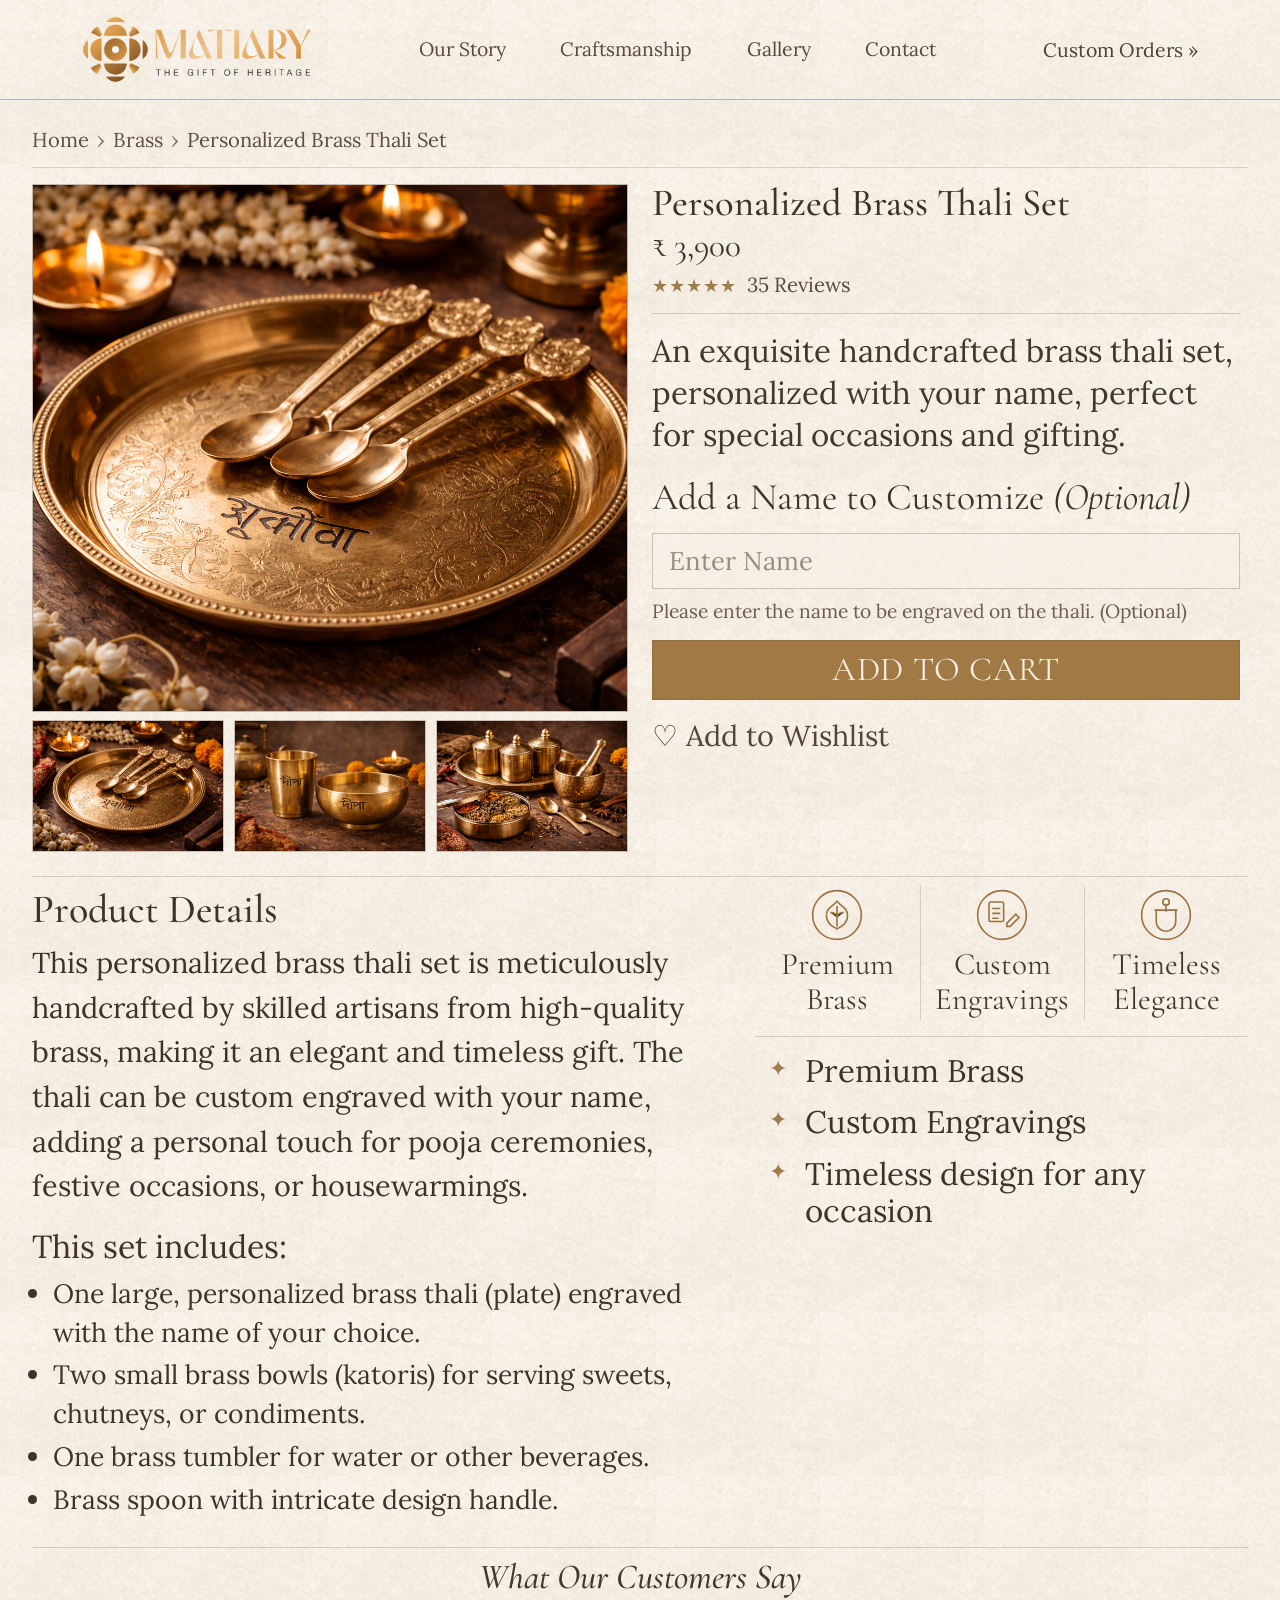
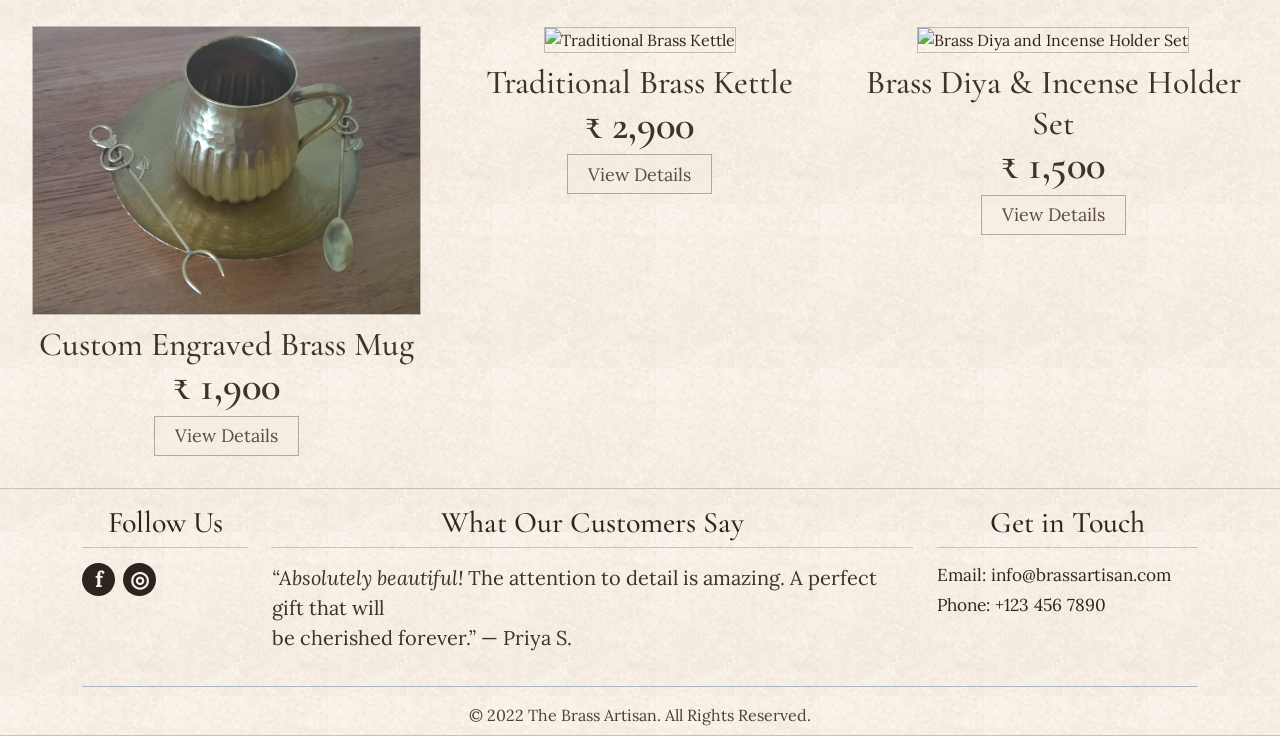
==== commit 8553fe59: "changes" ====
--- a/product-details.html
+++ b/product-details.html
@@ -62,21 +62,21 @@
           <div class="offcanvas-body">
             <ul class="navbar-nav justify-content-end flex-grow-1 pe-3">
               <li class="nav-item">
-                <a class="nav-link active" aria-current="page" href="#">
+                <a class="nav-link active" href="#">Our Story</a>
+              </li>
+              <li class="nav-item">
+                <a class="nav-link" href="#">Craftsmanship</a>
+              </li>
+              <li class="nav-item">
+                <a class="nav-link" href="#">Gallery</a>
+              </li>
+              <li class="nav-item">
+                <a class="nav-link" href="#">Contact</a>
+              </li>
+              <li class="nav-item">
+                <a class="nav-link" href="#">
                   Custom Orders <span aria-hidden="true">&raquo;</span>
                 </a>
-              </li>
-              <li class="nav-item">
-                <a class="nav-link" href="#">Our Story</a>
-              </li>
-              <li class="nav-item">
-                <a class="nav-link" href="#">Craftsmanship</a>
-              </li>
-              <li class="nav-item">
-                <a class="nav-link" href="#">Gallery</a>
-              </li>
-              <li class="nav-item">
-                <a class="nav-link" href="#">Contact</a>
               </li>
             </ul>
           </div>
@@ -99,15 +99,15 @@
         <section class="product-hero mt-3">
           <div class="row g-4">
             <div class="col-lg-6">
-              <img src="assets/images/product-1-real.jpg"
+              <img src="assets/images/product1.png"
                 alt="Personalized Brass Thali Set"
                 class="hero-product-image w-100">
               <div class="thumb-row d-grid mt-2">
-                <img src="assets/images/product-1-real.jpg"
+                <img src="assets/images/product1.png"
                   alt="Thali thumbnail one" class="thumb-img w-100">
-                <img src="assets/images/product-2-real.jpg"
+                <img src="assets/images/product2.png"
                   alt="Thali thumbnail two" class="thumb-img w-100">
-                <img src="assets/images/product-3-real.jpg"
+                <img src="assets/images/product3.png"
                   alt="Thali thumbnail three" class="thumb-img w-100">
               </div>
             </div>
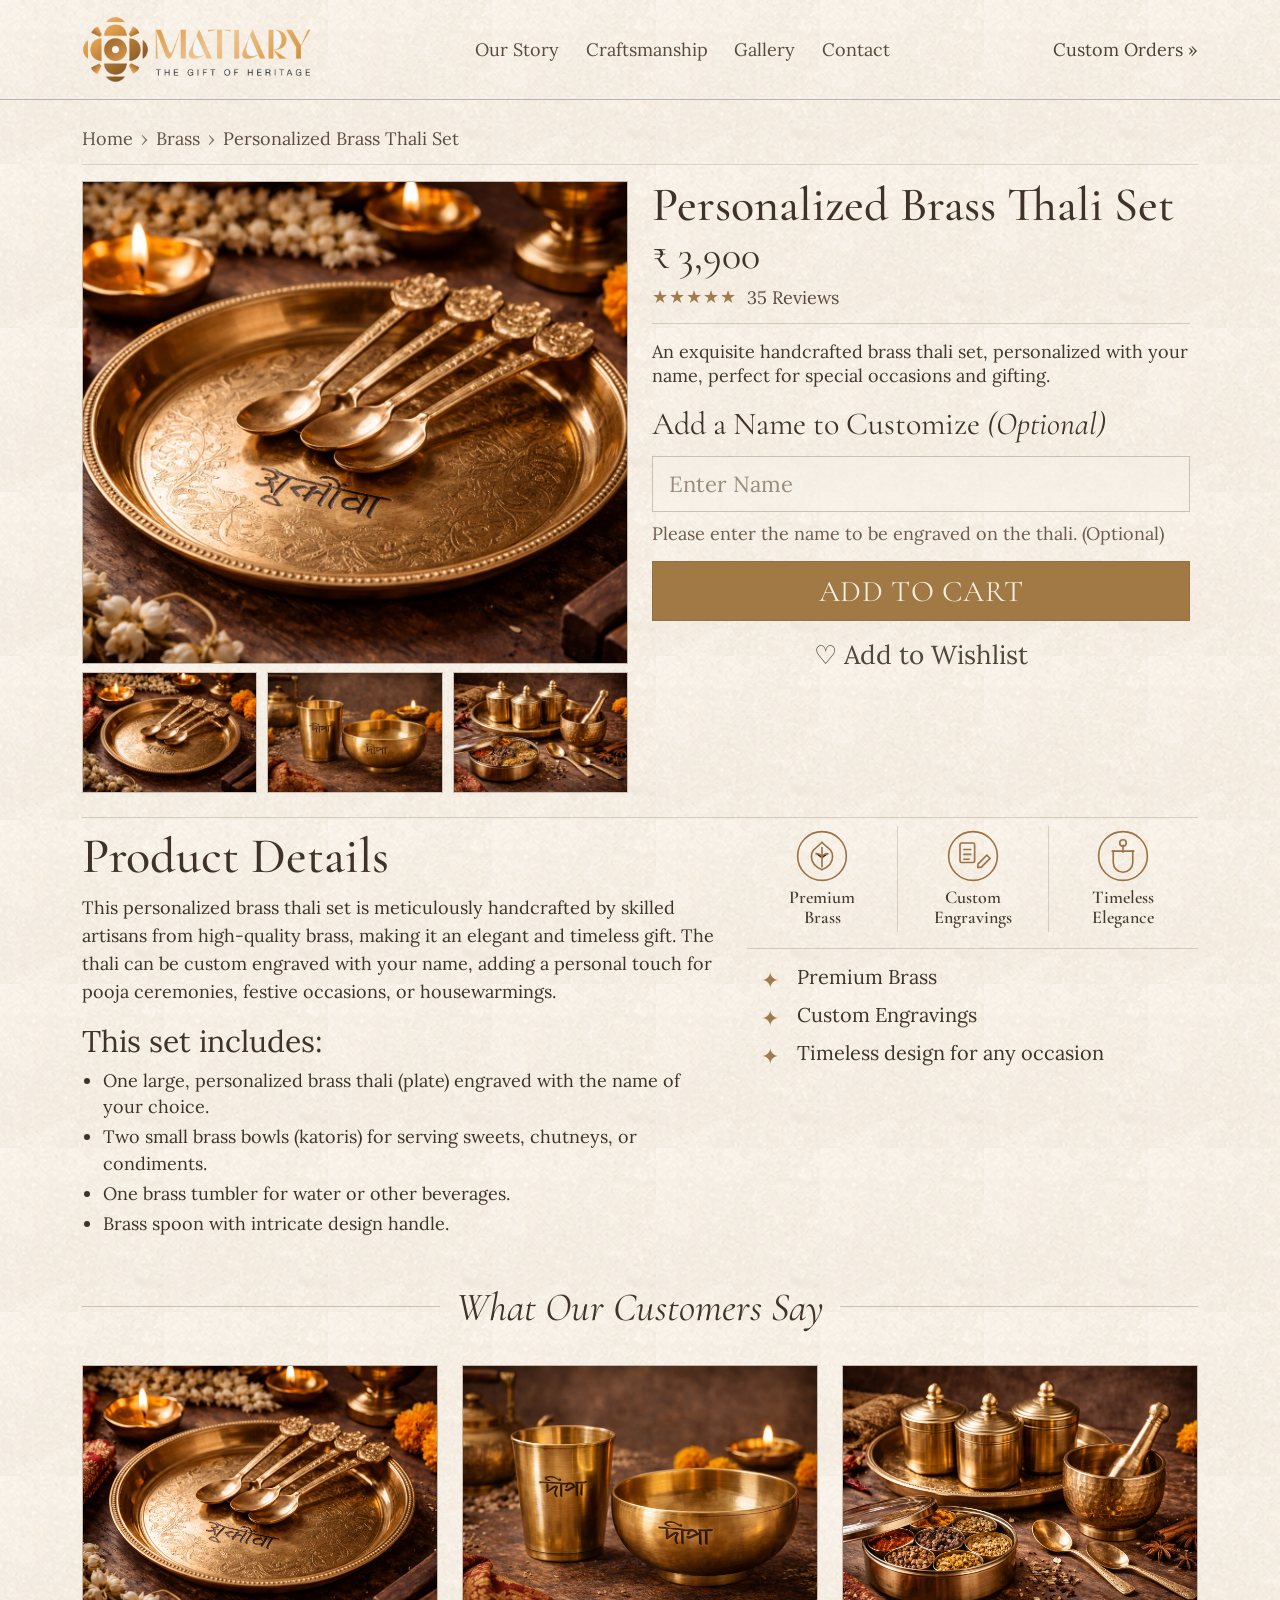
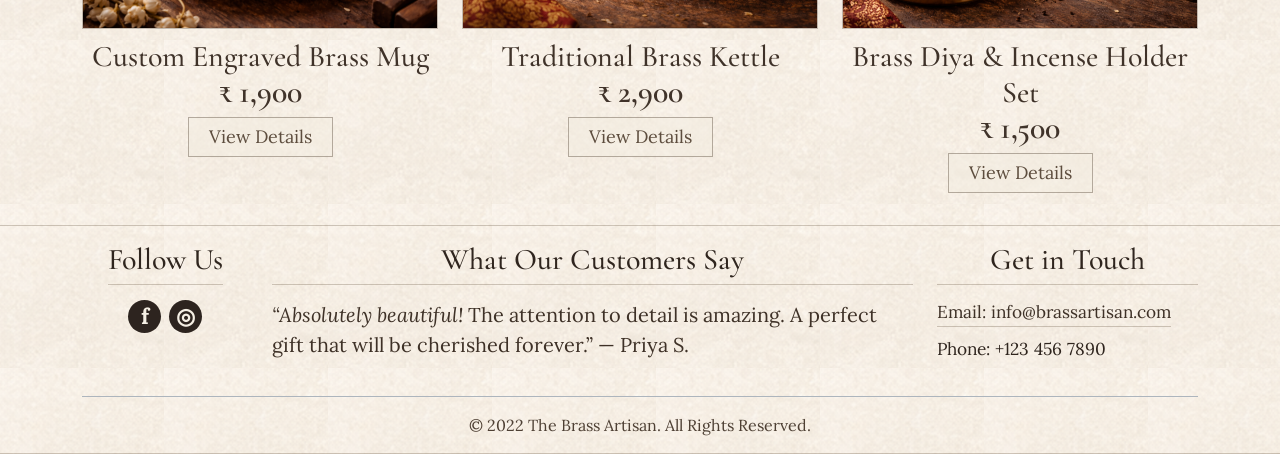
==== commit 4f049cd8: "changes" ====
--- a/product-details.html
+++ b/product-details.html
@@ -24,7 +24,7 @@
             <img src="assets/images/logo.png" alt="logo" class="img-fluid logo">
           </a>
           <nav class="main-nav border-top border-dark-subtle border-opacity-25">
-            <ul class="nav justify-content-center gap-4 gap-lg-5 py-2">
+            <ul class="nav justify-content-center py-2 middle_nav">
               <li class="nav-item"><a class="nav-link" href="#">Our
                   Story</a></li>
               <li class="nav-item"><a class="nav-link"
@@ -191,11 +191,13 @@
         </section>
 
         <section class="related-products mt-4 pt-2 pb-2">
-          <h4>What Our Customers Say</h4>
+          <div class="section-divider small-gap">
+            <span>What Our Customers Say</span>
+          </div>
           <div class="row g-4 mt-1">
             <div class="col-md-4">
               <article class="related-card text-center">
-                <img src="assets/images/product-2-real.jpg"
+                <img src="assets/images/product1.png"
                   alt="Custom Engraved Brass Mug" class="img-fluid w-100">
                 <h5>Custom Engraved Brass Mug</h5>
                 <p>₹ 1,900</p>
@@ -205,7 +207,7 @@
             </div>
             <div class="col-md-4">
               <article class="related-card text-center">
-                <img src="assets/images/product-3-real.jpg"
+                <img src="assets/images/product2.png"
                   alt="Traditional Brass Kettle" class="img-fluid w-100">
                 <h5>Traditional Brass Kettle</h5>
                 <p>₹ 2,900</p>
@@ -215,7 +217,7 @@
             </div>
             <div class="col-md-4">
               <article class="related-card text-center">
-                <img src="assets/images/product-1-real.jpg"
+                <img src="assets/images/product3.png"
                   alt="Brass Diya and Incense Holder Set"
                   class="img-fluid w-100">
                 <h5>Brass Diya &amp; Incense Holder Set</h5>
@@ -230,13 +232,12 @@
       <!-- PRODUCT DETAILS CONTENT: END -->
     </main>
 
-    <footer class="site-footer pt-3 pb-2">
+    <footer class="site-footer pt-3 pb-3">
       <div class="container">
         <div class="row gy-3 align-items-start footer-top">
-          <div class="col-md-2 text-center text-md-start">
+          <div class="col-md-2 text-center text-md-start follow_us_wrap">
             <h6>Follow Us</h6>
-            <div
-              class="social d-flex gap-2 justify-content-center justify-content-md-start mt-2">
+            <div class="social d-flex gap-2 justify-content-center mt-2">
               <a href="#" aria-label="Facebook" class="social-circle">f</a>
               <a href="#" aria-label="Instagram" class="social-circle">◎</a>
             </div>
@@ -245,13 +246,16 @@
             <h6>What Our Customers Say</h6>
             <p class="testimonial">
               <em>&ldquo;Absolutely beautiful!</em> The attention to detail is
-              amazing. A perfect gift that will<br>
+              amazing. A perfect gift that will
               be cherished forever.&rdquo; &mdash; Priya S.
             </p>
           </div>
           <div class="col-md-3 text-center text-md-start">
             <h6>Get in Touch</h6>
-            <p class="contact mb-1">Email: info@brassartisan.com</p>
+            <p class="contact mb-1">
+              <a href="mailto:info@brassartisan.com">Email:
+                info@brassartisan.com</a>
+            </p>
             <p class="contact">Phone: +123 456 7890</p>
           </div>
         </div>
--- a/assets/css/style.css
+++ b/assets/css/style.css
@@ -45,7 +45,7 @@
   justify-self: end;
   white-space: nowrap;
   color: #4d4034;
-  font-size: 1.22rem;
+  font-size: 18px;
 }
 
 .main-nav {
@@ -59,14 +59,14 @@
 
 .main-nav .nav-link {
   color: #594a3d;
-  font-size: 1.21rem;
+  font-size: 18px;
   padding: 0.45rem 0.2rem;
 }
 
 .main-nav .nav-link:hover {
   color: #2e241b;
 }
-
+.middle_nav{gap: 20px;}
 .hero-section {
   position: relative;
   min-height: 492px;
@@ -527,15 +527,12 @@
 /* menu */
 .menu{display: none;}
 /* PRODUCT DETAILS PAGE STYLES: START */
-.detail-wrap {
-  max-width: 1240px;
-}
 
 .detail-breadcrumbs {
   border-bottom: 1px solid rgba(85, 68, 49, 0.18);
   padding-bottom: 12px;
   color: #5b4d41;
-  font-size: 1.26rem;
+  font-size: 18px;
 }
 
 .crumb-current {
@@ -561,7 +558,7 @@
 
 .product-meta h2 {
   font-family: "Cormorant Garamond", serif;
-  font-size: clamp(2.15rem, 3vw, 4rem);
+  font-size: 54px;
   line-height: 1;
   font-weight: 500;
   color: #3f3228;
@@ -570,7 +567,7 @@
 
 .detail-price {
   font-family: "Cormorant Garamond", serif;
-  font-size: clamp(2rem, 2.6vw, 3rem);
+  font-size: 48px;
   line-height: 1;
   color: #3f3329;
   margin-bottom: 0.52rem;
@@ -591,21 +588,21 @@
 }
 
 .reviews {
-  font-size: 1.28rem;
+  font-size: 20px;
   color: #5b4b3e;
 }
 
 .detail-copy {
   margin: 16px 0 12px;
   color: #43372d;
-  font-size: 1.95rem;
+  font-size: 20px;
   line-height: 1.35;
 }
 
 .name-label {
   display: block;
   font-family: "Cormorant Garamond", serif;
-  font-size: 2.35rem;
+  font-size: 36px;
   color: #3f3229;
   margin-bottom: 8px;
 }
@@ -619,7 +616,7 @@
   height: 56px;
   border: 1px solid rgba(90, 71, 52, 0.28);
   background: rgba(247, 241, 232, 0.58);
-  font-size: 1.6rem;
+  font-size: 24px;
   color: #4e4034;
   padding: 0 16px;
 }
@@ -630,7 +627,7 @@
 
 .field-note {
   color: #6c5d4e;
-  font-size: 1.2rem;
+  font-size: 18px;
   margin: 8px 0 14px;
 }
 
@@ -641,15 +638,16 @@
   background: #a07944;
   color: #f7eee2;
   letter-spacing: 0.6px;
-  font-size: 2.1rem;
+  font-size: 32px;
   font-family: "Cormorant Garamond", serif;
 }
 
 .wishlist {
   margin-top: 14px;
-  display: inline-block;
   color: #524539;
-  font-size: 1.8rem;
+  font-size: 28px;
+  display: flex;
+  justify-content: center;
 }
 
 .product-details {
@@ -658,20 +656,20 @@
 
 .product-details h3 {
   font-family: "Cormorant Garamond", serif;
-  font-size: clamp(2.5rem, 3vw, 4rem);
+  font-size: 60px;
   color: #3f3228;
   margin-bottom: 0.5rem;
 }
 
 .details-intro {
-  font-size: 1.8rem;
+  font-size: 20px;
   color: #3e3229;
   line-height: 1.55;
   margin-bottom: 0.85rem;
 }
 
 .includes-title {
-  font-size: 2rem;
+  font-size: 32px;
   color: #3f3229;
   margin-bottom: 0.2rem;
 }
@@ -682,7 +680,7 @@
 }
 
 .includes-list li {
-  font-size: 1.66rem;
+  font-size: 20px;
   color: #3f3329;
   line-height: 1.46;
   margin-bottom: 0.26rem;
@@ -714,9 +712,10 @@
 .feature-icon-item span {
   display: block;
   font-family: "Cormorant Garamond", serif;
-  font-size: 1.95rem;
+  font-size: 20px;
   line-height: 1.1;
   color: #46392e;
+  font-weight: 600;
 }
 
 .feature-points {
@@ -730,7 +729,7 @@
   padding-left: 50px;
   margin-bottom: 14px;
   color: #3f3329;
-  font-size: 1.95rem;
+  font-size: 22px;
   line-height: 1.2;
 }
 
@@ -743,13 +742,9 @@
   font-size: 1.4rem;
 }
 
-.related-products {
-  border-top: 1px solid rgba(92, 72, 53, 0.22);
-}
-
 .related-products h4 {
   font-family: "Cormorant Garamond", serif;
-  font-size: clamp(2.2rem, 2.7vw, 3.4rem);
+  font-size: 48px;
   font-style: italic;
   text-align: center;
   color: #44372d;
@@ -765,14 +760,14 @@
 
 .related-card h5 {
   font-family: "Cormorant Garamond", serif;
-  font-size: 2.1rem;
+  font-size: 30px;
   margin: 10px 0 1px;
   color: #3f3229;
 }
 
 .related-card p {
   font-family: "Cormorant Garamond", serif;
-  font-size: 2.55rem;
+  font-size: 36px;
   font-weight: 600;
   line-height: 1;
   margin: 0 0 9px;
@@ -781,36 +776,38 @@
 /* PRODUCT DETAILS PAGE STYLES: END */
 /* responsive */
 @media (max-width: 1366px) {
-  .hero-content h2, .section-title, .products-head h2 {font-size: 50px;}
-  .hero-content p {font-size: 26px;}
-  .section-subtitle, .listing-card .price{font-size: 32px;}
+  .hero-content h2, .section-title, .products-head h2, .product-details h3 {font-size: 50px;}
+  .hero-content p, .wishlist {font-size: 26px;}
+  .section-subtitle, .listing-card .price, .name-label, .related-card p{font-size: 32px;}
   .section-copy{font-size: 16px;}
-  .section-divider span, .featured-section .section-divider span{font-size: 40px;}
-  .feature-item h5, .product-card h6, .site-footer h6, .listing-card h3{font-size: 30px;}
+  .section-divider span, .featured-section .section-divider span, .detail-price, .related-products h4{font-size: 40px;}
+  .feature-item h5, .product-card h6, .site-footer h6, .listing-card h3, .cart-btn, .includes-title, .related-card h5{font-size: 30px;}
   .feature-item p{font-size: 16px;}
-  .breadcrumbs{font-size: 22px;}
-  .products-head p, .cat-pill{font-size: 18px;}
+  .breadcrumbs, .name-input{font-size: 22px;}
+  .products-head p, .cat-pill, .reviews, .detail-copy, .details-intro, .includes-list li, .feature-icon-item span{font-size: 18px;}
+  .product-meta h2{font-size: 48px;}
+  .feature-points li{font-size: 20px;}
 }
 @media (max-width: 1199px) { 
-  .hero-content h2, .section-title, .products-head h2 {font-size: 40px;}
-  .hero-content p {font-size: 24px;}
-  .section-subtitle, .listing-card .price{font-size: 30px;}
-  .section-divider span, .featured-section .section-divider span{font-size: 36px;}
-  .feature-item h5, .product-card h6, .site-footer h6, .listing-card h3{font-size: 26px;}
-  .breadcrumbs{font-size: 20px;}
+  .hero-content h2, .section-title, .products-head h2, .product-meta h2, .product-details h3 {font-size: 40px;}
+  .hero-content p,.wishlist {font-size: 24px;}
+  .section-subtitle, .listing-card .price, .name-label, .related-card p{font-size: 30px;}
+  .section-divider span, .featured-section .section-divider span, .detail-price, .related-products h4{font-size: 36px;}
+  .feature-item h5, .product-card h6, .site-footer h6, .listing-card h3, .cart-btn, .includes-title, .related-card h5{font-size: 26px;}
+  .breadcrumbs, .name-input{font-size: 20px;}
 }
 
 @media (max-width: 991px) {
-  .hero-content h2, .section-title, .products-head h2 {font-size: 36px;}
-  .hero-content p {font-size: 22px;}
+  .hero-content h2, .section-title, .products-head h2, .product-meta h2, .product-details h3 {font-size: 36px;}
+  .hero-content p, .wishlist {font-size: 22px;}
   .hero-btn {font-size: 14px;}
-  .section-subtitle, .listing-card .price{font-size: 26px;}
-  .section-divider span, .featured-section .section-divider span{font-size: 30px;}
-  .feature-item h5, .product-card h6, .site-footer h6, .listing-card h3{font-size: 24px;}
-  .breadcrumbs{font-size: 18px;}
-  .custom-orders {font-size: 1.1rem;}
+  .section-subtitle, .listing-card .price, .name-label, .related-card p{font-size: 26px;}
+  .section-divider span, .featured-section .section-divider span, .detail-price, .related-products h4{font-size: 30px;}
+  .feature-item h5, .product-card h6, .site-footer h6, .listing-card h3, .cart-btn, .includes-title, .related-card h5{font-size: 24px;}
+  .breadcrumbs, .name-input, .feature-points li{font-size: 18px;}
+  .custom-orders {font-size: 16px;}
   .main-nav .nav {gap: 1rem !important;}
-  .main-nav .nav-link {font-size: 1.05rem;}
+  .main-nav .nav-link, .reviews, .field-note, .detail-copy, .details-intro, .includes-list li, .feature-icon-item span {font-size: 16px;}
 
   .hero-content {
     padding-left: 1rem;
@@ -838,43 +835,13 @@
   }
   .products-categories{overflow-x: scroll; flex-wrap: nowrap;}
   /* PRODUCT DETAILS PAGE STYLES: START (tablet) */
-  .detail-copy,
-  .details-intro,
-  .includes-list li,
-  .feature-points li {
-    font-size: 1.15rem;
-  }
-
-  .name-label,
-  .related-card h5 {
-    font-size: 1.55rem;
-  }
-
-  .related-card p,
-  .detail-price,
-  .product-meta h2,
-  .product-details h3,
-  .related-products h4 {
-    font-size: 1.9rem;
-  }
-
-  .wishlist {
-    font-size: 1.15rem;
-  }
-
+ 
   .cart-btn {
-    font-size: 1.3rem;
     height: 52px;
   }
 
-  .field-note,
-  .detail-breadcrumbs,
-  .reviews {
-    font-size: 0.95rem;
-  }
-
-  .feature-icon-item span {
-    font-size: 1.1rem;
+  .detail-breadcrumbs {
+    font-size: 16px;
   }
   /* PRODUCT DETAILS PAGE STYLES: END (tablet) */
 }
@@ -882,11 +849,11 @@
 @media (max-width: 767px) {
   .site-header{display: none;}
   .menu{display: block;}
-  .hero-content h2, .section-title, .products-head h2 {font-size: 30px;}
-  .hero-content p {font-size: 20px;}
-  .section-subtitle, .listing-card .price{font-size: 24px;}
+  .hero-content h2, .section-title, .products-head h2, .product-meta h2, .product-details h3 {font-size: 30px;}
+  .hero-content p, .wishlist, .feature-points li {font-size: 20px;}
+  .section-subtitle, .listing-card .price, .name-label, .related-products h4, .related-card p{font-size: 24px;}
   .section-copy, .feature-item p, .view-more{font-size: 14px;}
-  .section-divider span, .featured-section .section-divider span{font-size: 26px;}
+  .section-divider span, .featured-section .section-divider span, .detail-price{font-size: 26px;}
   .products-grid {
     grid-template-columns: 1fr;
     gap: 26px;
@@ -907,9 +874,9 @@
     font-size: 1.6rem;
   }
   .feature-grid {gap: 25px;}
-  .feature-item h5, .product-card h6, .site-footer h6, .listing-card h3{font-size: 22px;}
+  .feature-item h5, .product-card h6, .site-footer h6, .listing-card h3, .cart-btn, .includes-title, .related-card h5{font-size: 22px;}
   .contact a {margin: 0 auto 15px;}
-  .breadcrumbs, .products-head p{font-size: 16px;}
+  .breadcrumbs, .products-head p, .includes-list li, .feature-points li{font-size: 16px;}
   .toolbar-select, .cat-pill{font-size: 14px;}
   .menu, .menu .offcanvas.offcanvas-end.show{
     background-image: url("../images/bg-texture.png");
@@ -933,17 +900,13 @@
     padding-top: 12px;
   }
 
-  .thumb-row {
-    grid-template-columns: 1fr;
-  }
-
   .name-input {
     height: 46px;
-    font-size: 1rem;
+    font-size: 16px;
   }
 
   .detail-breadcrumbs {
-    font-size: 0.95rem;
+    font-size: 14px;
     flex-wrap: wrap;
   }
 
@@ -962,8 +925,8 @@
 }
 @media (max-width: 480px) {
   .menu .navbar-brand img{width: 180px;}
-  .hero-content h2, .section-title, .products-head h2 {font-size: 26px;}
-  .section-divider span, .featured-section .section-divider span{font-size: 24px;}
+  .hero-content h2, .section-title, .products-head h2, .product-meta h2, .product-details h3 {font-size: 26px;}
+  .section-divider span, .featured-section .section-divider span, .detail-price{font-size: 24px;}
 }
 @media (max-width: 400px) {
   .menu .navbar-brand img{width: 150px;}
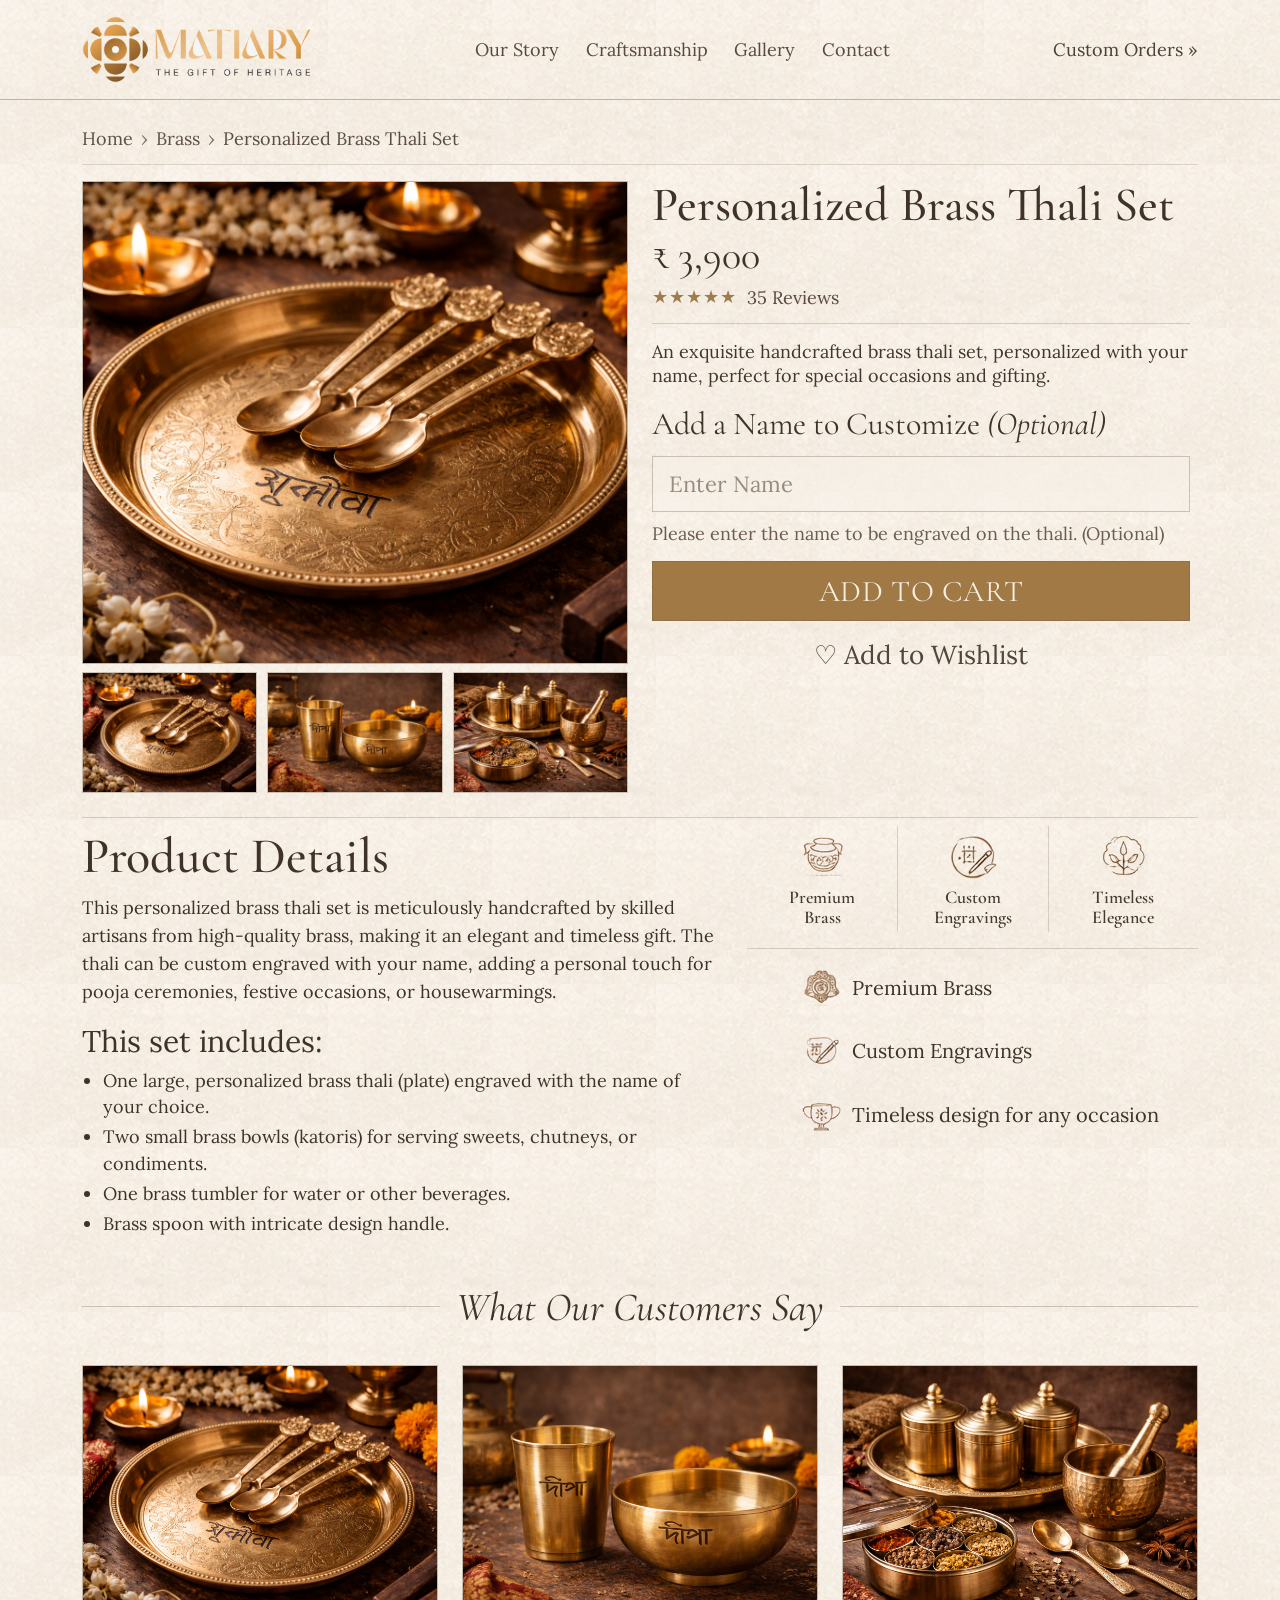
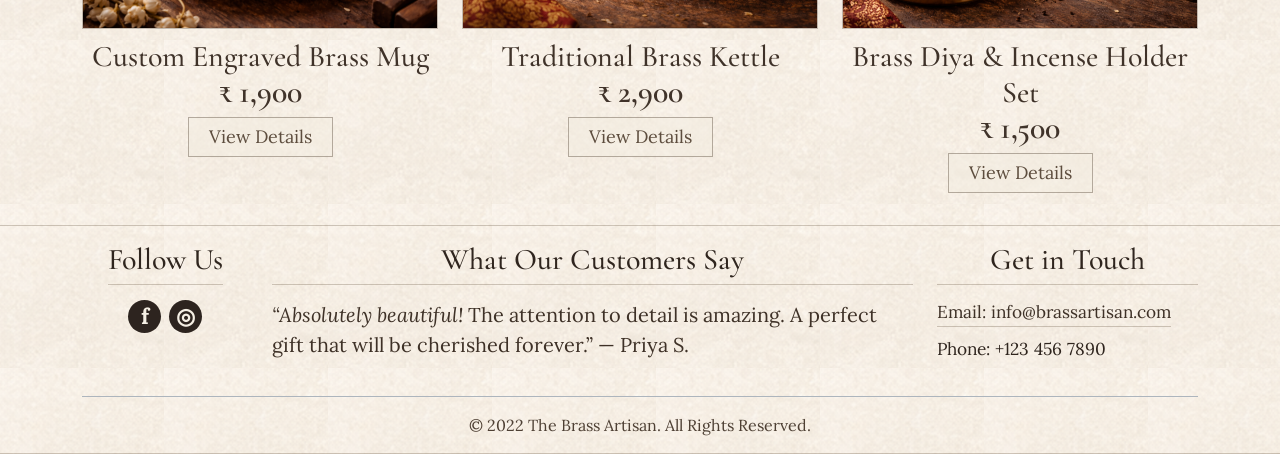
==== commit 1f8c4abb: "changes" ====
--- a/product-details.html
+++ b/product-details.html
@@ -166,25 +166,34 @@
             <div class="col-lg-5">
               <div class="feature-icons-row">
                 <div class="feature-icon-item">
-                  <img src="assets/images/icon-quality.svg" alt="Premium Brass">
+                  <img src="assets/images/product_Details_1.png" alt="Premium Brass">
                   <span>Premium<br>Brass</span>
                 </div>
                 <div class="feature-icon-item">
-                  <img src="assets/images/icon-engraving.svg"
+                  <img src="assets/images/product_Details_2.png"
                     alt="Custom Engravings">
                   <span>Custom<br>Engravings</span>
                 </div>
                 <div class="feature-icon-item">
-                  <img src="assets/images/icon-design.svg"
+                  <img src="assets/images/product_Details_3.png"
                     alt="Timeless Elegance">
                   <span>Timeless<br>Elegance</span>
                 </div>
               </div>
 
               <ul class="feature-points">
-                <li>Premium Brass</li>
-                <li>Custom Engravings</li>
-                <li>Timeless design for any occasion</li>
+                <li>
+                  <img src="assets/images/product_Details_4.png" alt="Premium Brass" class="img-fluid">
+                  Premium Brass
+                </li>
+                <li>
+                  <img src="assets/images/product_Details_5.png" alt="Premium Brass" class="img-fluid">
+                  Custom Engravings
+                </li>
+                <li>
+                  <img src="assets/images/product_Details_6.png" alt="Premium Brass" class="img-fluid">
+                  Timeless design for any occasion
+                </li>
               </ul>
             </div>
           </div>
--- a/assets/css/style.css
+++ b/assets/css/style.css
@@ -62,9 +62,27 @@
   font-size: 18px;
   padding: 0.45rem 0.2rem;
 }
-
-.main-nav .nav-link:hover {
+.main-nav .nav-item{
+  position: relative;
+}
+/* .main-nav .nav-link:hover {
   color: #2e241b;
+  border-bottom: 1px solid #2e241b;
+} */
+.main-nav .nav-link::after {
+    content: '';
+    position: absolute;
+    bottom: 5px;
+    left: 0%;
+    width: 100%;
+    height: 1px;
+    background-color: rgba(92, 72, 53, 0.22);
+    transform: scaleX(0);
+    transform-origin: bottom left;
+    transition: transform 0.4s;
+}
+.main-nav .nav-link:hover::after {
+    transform: scaleX(1);
 }
 .middle_nav{gap: 20px;}
 .hero-section {
@@ -341,10 +359,6 @@
 .copyright {
   font-size: 16px;
   color: #4e4034;
-}
-
-.products-wrap {
-  max-width: 1240px;
 }
 
 .products-topbar {
@@ -431,7 +445,11 @@
   font-size: 20px;
   line-height: 1;
 }
-
+.cat-pill:hover{
+  background: #9a6f35;
+  border-color: #8b642e;
+  color: #f7f0e4;
+}
 .cat-pill.active {
   background: #9a6f35;
   border-color: #8b642e;
@@ -707,6 +725,7 @@
   width: 52px;
   height: 52px;
   margin-bottom: 6px;
+  object-fit: cover;
 }
 
 .feature-icon-item span {
@@ -733,13 +752,9 @@
   line-height: 1.2;
 }
 
-.feature-points li::before {
-  content: "✦";
-  position: absolute;
-  left: 14px;
-  top: 2px;
-  color: #9f7c4d;
-  font-size: 1.4rem;
+.feature-points li img{
+  width: 50px;
+  object-fit: cover;
 }
 
 .related-products h4 {
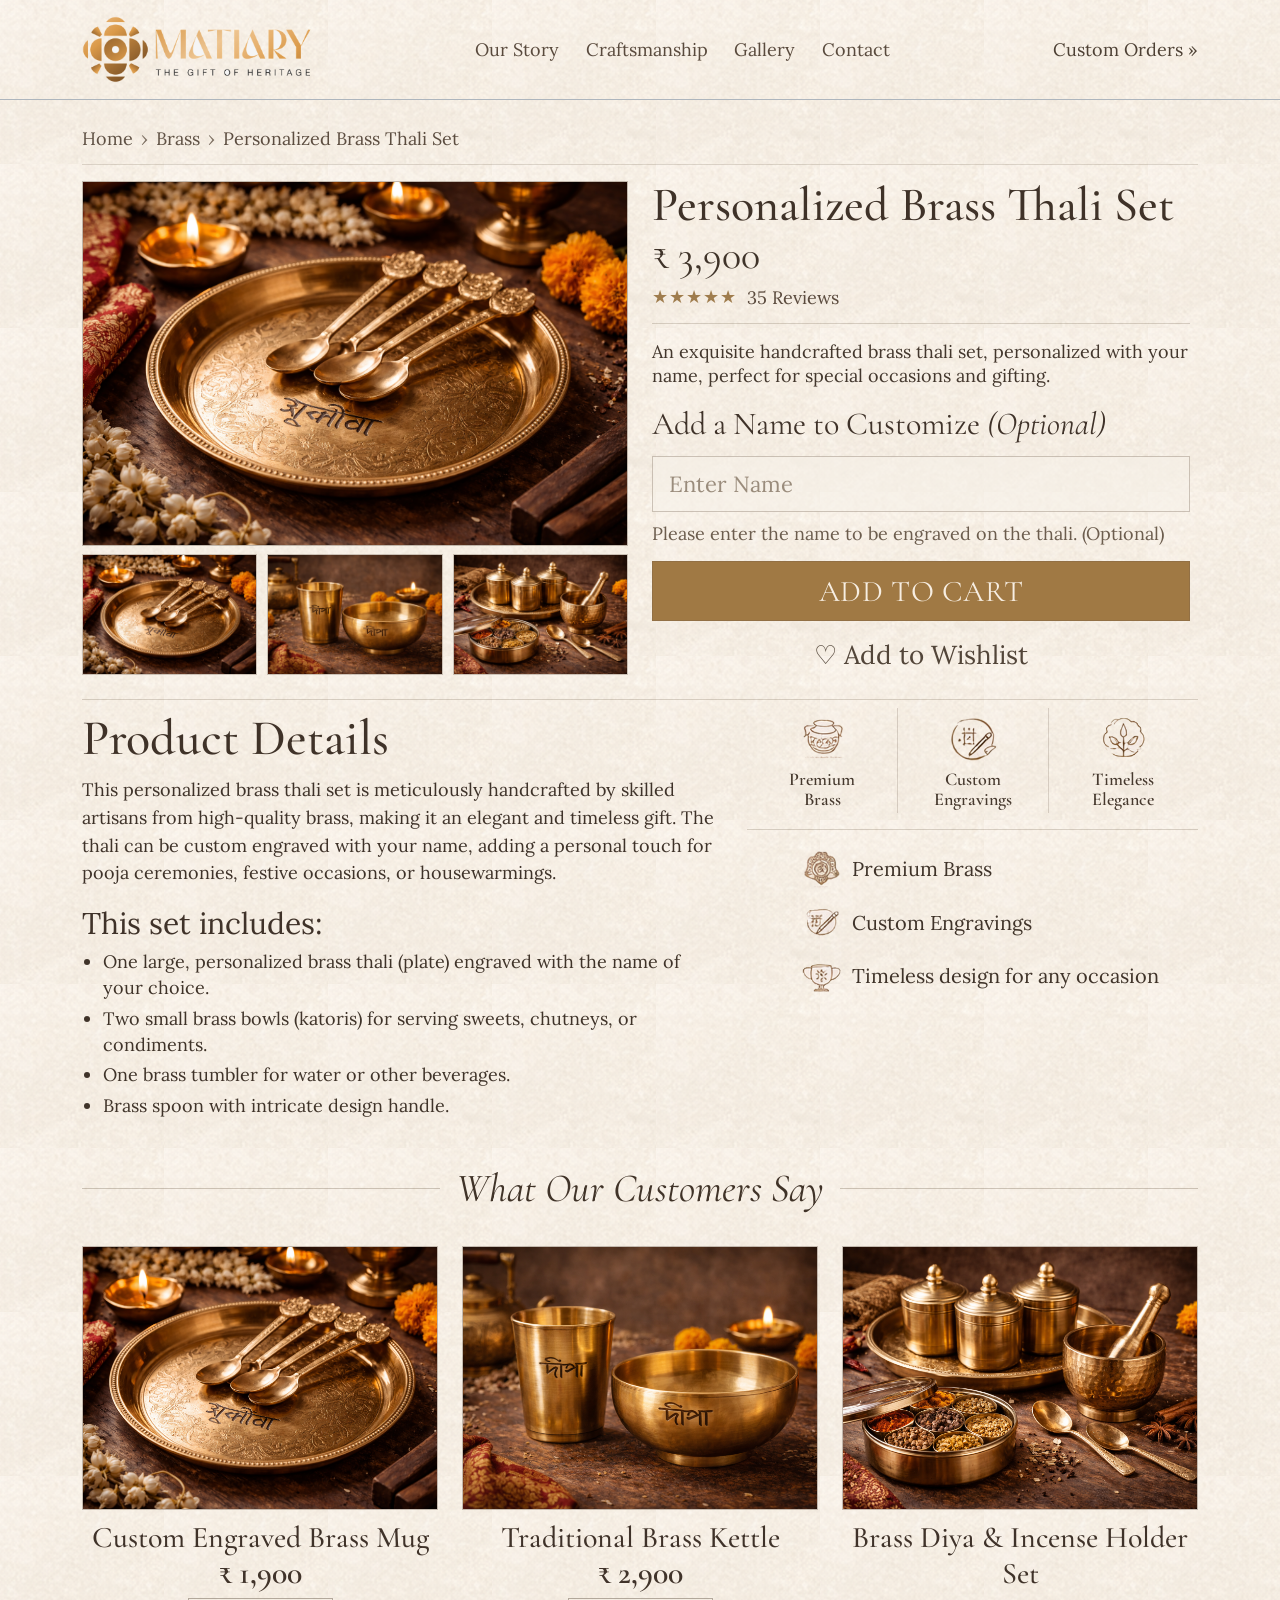
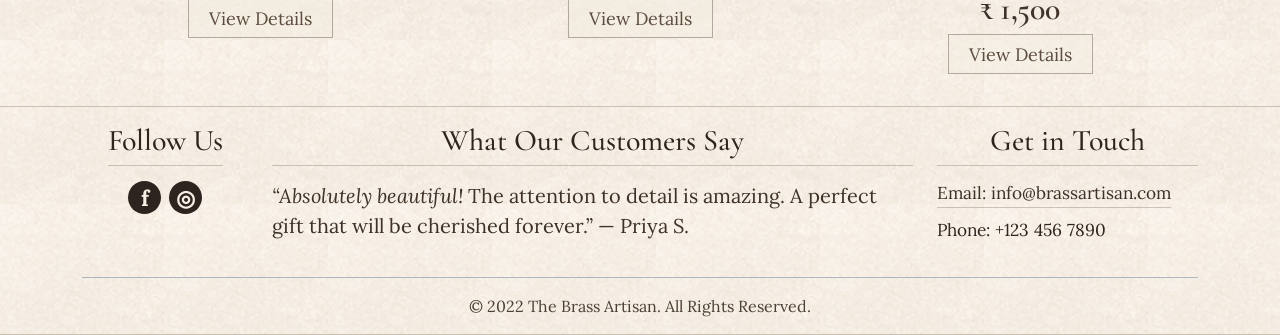
==== commit ef12c3aa: "changes" ====
--- a/product-details.html
+++ b/product-details.html
@@ -101,14 +101,14 @@
             <div class="col-lg-6">
               <img src="assets/images/product1.png"
                 alt="Personalized Brass Thali Set"
-                class="hero-product-image w-100">
+                class="hero-product-image w-100" id="mainImage">
               <div class="thumb-row d-grid mt-2">
                 <img src="assets/images/product1.png"
-                  alt="Thali thumbnail one" class="thumb-img w-100">
+                  alt="Thali thumbnail one" class="thumb-img w-100" onclick="changeImage(this)">
                 <img src="assets/images/product2.png"
-                  alt="Thali thumbnail two" class="thumb-img w-100">
+                  alt="Thali thumbnail two" class="thumb-img w-100" onclick="changeImage(this)">
                 <img src="assets/images/product3.png"
-                  alt="Thali thumbnail three" class="thumb-img w-100">
+                  alt="Thali thumbnail three" class="thumb-img w-100" onclick="changeImage(this)">
               </div>
             </div>
 
@@ -166,7 +166,8 @@
             <div class="col-lg-5">
               <div class="feature-icons-row">
                 <div class="feature-icon-item">
-                  <img src="assets/images/product_Details_1.png" alt="Premium Brass">
+                  <img src="assets/images/product_Details_1.png"
+                    alt="Premium Brass">
                   <span>Premium<br>Brass</span>
                 </div>
                 <div class="feature-icon-item">
@@ -183,15 +184,18 @@
 
               <ul class="feature-points">
                 <li>
-                  <img src="assets/images/product_Details_4.png" alt="Premium Brass" class="img-fluid">
+                  <img src="assets/images/product_Details_4.png"
+                    alt="Premium Brass" class="img-fluid">
                   Premium Brass
                 </li>
                 <li>
-                  <img src="assets/images/product_Details_5.png" alt="Premium Brass" class="img-fluid">
+                  <img src="assets/images/product_Details_5.png"
+                    alt="Premium Brass" class="img-fluid">
                   Custom Engravings
                 </li>
                 <li>
-                  <img src="assets/images/product_Details_6.png" alt="Premium Brass" class="img-fluid">
+                  <img src="assets/images/product_Details_6.png"
+                    alt="Premium Brass" class="img-fluid">
                   Timeless design for any occasion
                 </li>
               </ul>
@@ -280,5 +284,10 @@
       integrity="sha384-YvpcrYf0tY3lHB60NNkmXc5s9fDVZLESaAA55NDzOxhy9GkcIdslK1eN7N6jIeHz"
       crossorigin="anonymous"></script>
     <script src="assets/js/main.js"></script>
+    <script>
+    function changeImage(element){
+      document.getElementById("mainImage").src = element.src;
+    }
+    </script>
   </body>
 </html>
--- a/assets/css/style.css
+++ b/assets/css/style.css
@@ -558,7 +558,7 @@
 }
 
 .hero-product-image {
-  aspect-ratio: 1.13 / 1;
+  /* aspect-ratio: 1.13 / 1; */
   object-fit: cover;
   border: 1px solid rgba(71, 55, 38, 0.3);
 }
@@ -572,6 +572,7 @@
   aspect-ratio: 1.45 / 1;
   object-fit: cover;
   border: 1px solid rgba(71, 55, 38, 0.25);
+  cursor: pointer;
 }
 
 .product-meta h2 {
@@ -746,7 +747,7 @@
 .feature-points li {
   position: relative;
   padding-left: 50px;
-  margin-bottom: 14px;
+  margin-bottom: 4px;
   color: #3f3329;
   font-size: 22px;
   line-height: 1.2;
@@ -810,6 +811,7 @@
   .section-divider span, .featured-section .section-divider span, .detail-price, .related-products h4{font-size: 36px;}
   .feature-item h5, .product-card h6, .site-footer h6, .listing-card h3, .cart-btn, .includes-title, .related-card h5{font-size: 26px;}
   .breadcrumbs, .name-input{font-size: 20px;}
+  .hero-product-image { aspect-ratio: 1.13 / 1; }
 }
 
 @media (max-width: 991px) {
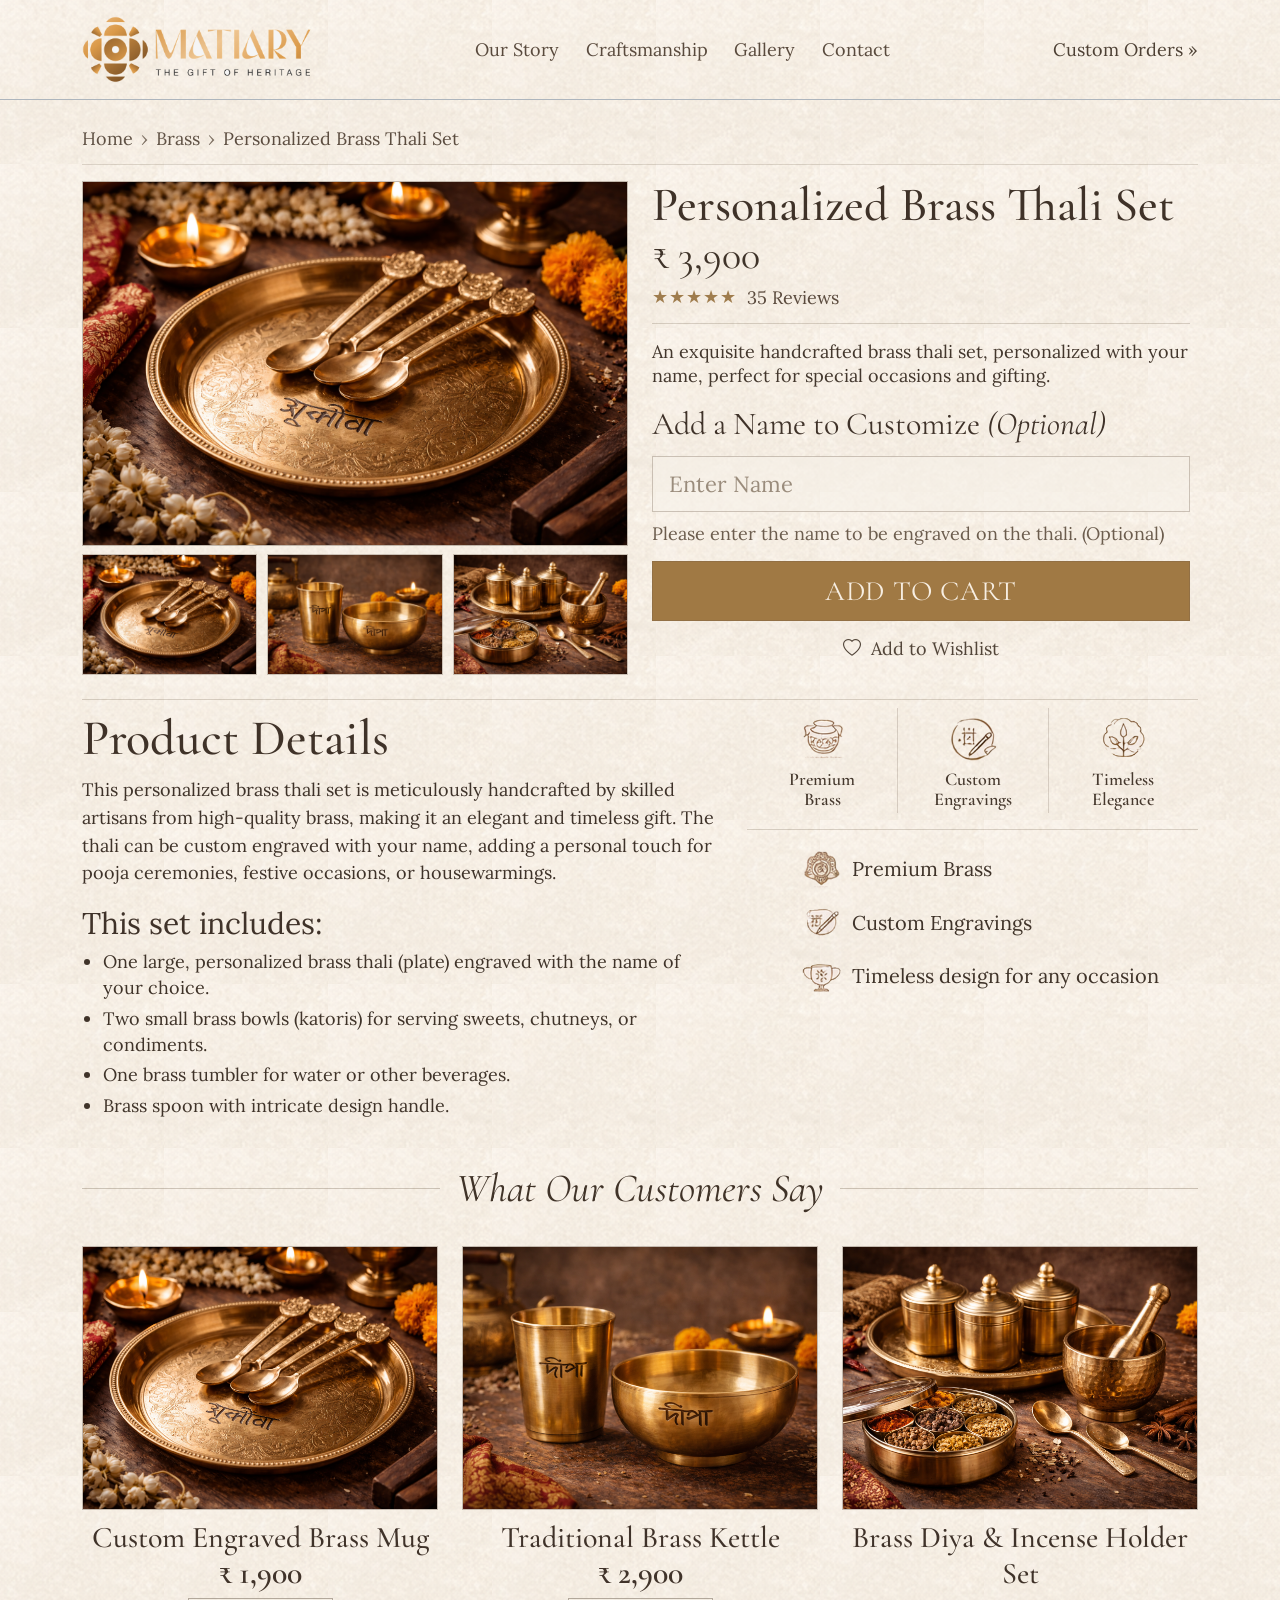
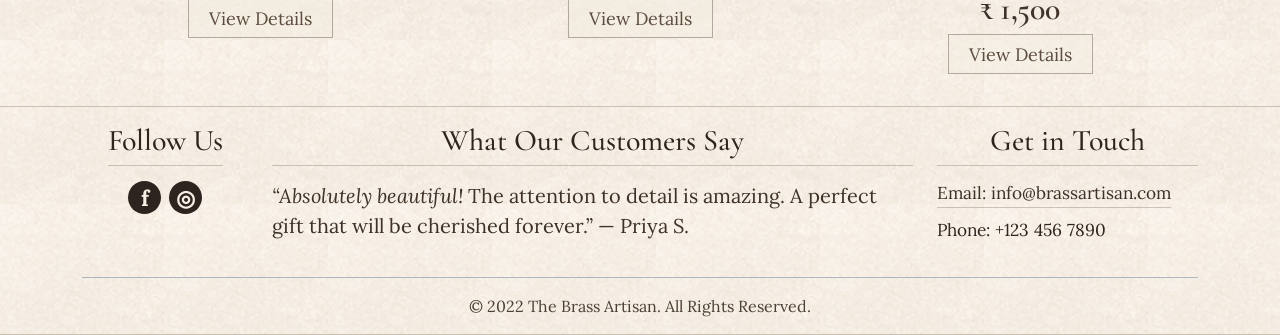
==== commit 470e9d2c: "changes" ====
--- a/product-details.html
+++ b/product-details.html
@@ -1,293 +1,283 @@
 <!doctype html>
 <html lang="en">
-  <head>
-    <meta charset="UTF-8" />
-    <meta name="viewport" content="width=device-width, initial-scale=1.0" />
-    <title>Product Details | The Brass Artisan</title>
-    <link
-      href="https://cdn.jsdelivr.net/npm/bootstrap@5.3.3/dist/css/bootstrap.min.css"
-      rel="stylesheet"
-      integrity="sha384-QWTKZyjpPEjISv5WaRU9OFeRpok6YctnYmDr5pNlyT2bRjXh0JMhjY6hW+ALEwIH"
-      crossorigin="anonymous">
-    <link rel="preconnect" href="https://fonts.googleapis.com">
-    <link rel="preconnect" href="https://fonts.gstatic.com" crossorigin>
-    <link
-      href="https://fonts.googleapis.com/css2?family=Cormorant+Garamond:ital,wght@0,400;0,500;0,600;1,400;1,500&family=Lora:ital,wght@0,400;0,500;1,400&display=swap"
-      rel="stylesheet">
-    <link rel="stylesheet" href="assets/css/style.css" />
-  </head>
-  <body>
-    <header class="site-header border-bottom border-dark-subtle">
-      <div class="container">
-        <div class="topbar py-3 position-relative text-center">
-          <a href="#">
-            <img src="assets/images/logo.png" alt="logo" class="img-fluid logo">
+
+<head>
+  <meta charset="UTF-8" />
+  <meta name="viewport" content="width=device-width, initial-scale=1.0" />
+  <title>Product Details | The Brass Artisan</title>
+  <link href="https://cdn.jsdelivr.net/npm/bootstrap@5.3.3/dist/css/bootstrap.min.css" rel="stylesheet"
+    integrity="sha384-QWTKZyjpPEjISv5WaRU9OFeRpok6YctnYmDr5pNlyT2bRjXh0JMhjY6hW+ALEwIH" crossorigin="anonymous">
+  <link rel="preconnect" href="https://fonts.googleapis.com">
+  <link rel="preconnect" href="https://fonts.gstatic.com" crossorigin>
+  <link
+    href="https://fonts.googleapis.com/css2?family=Cormorant+Garamond:ital,wght@0,400;0,500;0,600;1,400;1,500&family=Lora:ital,wght@0,400;0,500;1,400&display=swap"
+    rel="stylesheet">
+  <link href="https://cdn.jsdelivr.net/npm/bootstrap-icons@1.11.3/font/bootstrap-icons.css" rel="stylesheet">
+  <link rel="stylesheet" href="assets/css/style.css" />
+</head>
+
+<body>
+  <header class="site-header border-bottom border-dark-subtle">
+    <div class="container">
+      <div class="topbar py-3 position-relative text-center">
+        <a href="#">
+          <img src="assets/images/logo.png" alt="logo" class="img-fluid logo">
+        </a>
+        <nav class="main-nav border-top border-dark-subtle border-opacity-25">
+          <ul class="nav justify-content-center py-2 middle_nav">
+            <li class="nav-item"><a class="nav-link" href="#">Our
+                Story</a></li>
+            <li class="nav-item"><a class="nav-link" href="#">Craftsmanship</a></li>
+            <li class="nav-item"><a class="nav-link" href="#">Gallery</a></li>
+            <li class="nav-item"><a class="nav-link" href="#">Contact</a></li>
+          </ul>
+        </nav>
+        <a href="#" class="custom-orders text-decoration-none">Custom Orders
+          <span aria-hidden="true">&raquo;</span></a>
+      </div>
+
+    </div>
+  </header>
+  <nav class="navbar bg-body-tertiary menu">
+    <div class="container-fluid">
+      <a class="navbar-brand" href="#">
+        <img src="assets/images/logo.png" alt="logo" class="img-fluid">
+      </a>
+      <button class="navbar-toggler" type="button" data-bs-toggle="offcanvas" data-bs-target="#offcanvasNavbar"
+        aria-controls="offcanvasNavbar" aria-label="Toggle navigation">
+        <span class="navbar-toggler-icon"></span>
+      </button>
+      <div class="offcanvas offcanvas-end" tabindex="-1" id="offcanvasNavbar" aria-labelledby="offcanvasNavbarLabel">
+        <div class="offcanvas-header">
+          <!-- <h5 class="offcanvas-title" id="offcanvasNavbarLabel">Offcanvas</h5> -->
+          <a class="navbar-brand side_img" href="#">
+            <img src="assets/images/logo.png" alt="logo" class="img-fluid">
           </a>
-          <nav class="main-nav border-top border-dark-subtle border-opacity-25">
-            <ul class="nav justify-content-center py-2 middle_nav">
-              <li class="nav-item"><a class="nav-link" href="#">Our
-                  Story</a></li>
-              <li class="nav-item"><a class="nav-link"
-                  href="#">Craftsmanship</a></li>
-              <li class="nav-item"><a class="nav-link" href="#">Gallery</a></li>
-              <li class="nav-item"><a class="nav-link" href="#">Contact</a></li>
+          <button type="button" class="btn-close" data-bs-dismiss="offcanvas" aria-label="Close"></button>
+        </div>
+        <div class="offcanvas-body">
+          <ul class="navbar-nav justify-content-end flex-grow-1 pe-3">
+            <li class="nav-item">
+              <a class="nav-link active" href="#">Our Story</a>
+            </li>
+            <li class="nav-item">
+              <a class="nav-link" href="#">Craftsmanship</a>
+            </li>
+            <li class="nav-item">
+              <a class="nav-link" href="#">Gallery</a>
+            </li>
+            <li class="nav-item">
+              <a class="nav-link" href="#">Contact</a>
+            </li>
+            <li class="nav-item">
+              <a class="nav-link" href="#">
+                Custom Orders <span aria-hidden="true">&raquo;</span>
+              </a>
+            </li>
+          </ul>
+        </div>
+      </div>
+    </div>
+  </nav>
+
+  <main class="product-detail-page py-3 py-md-4">
+    <!-- PRODUCT DETAILS CONTENT: START -->
+    <div class="container detail-wrap">
+      <nav class="detail-breadcrumbs d-flex align-items-center gap-2" aria-label="Breadcrumb">
+        <a href="index.html" class="crumb-link text-decoration-none">Home</a>
+        <span class="crumb-sep" aria-hidden="true">&#8250;</span>
+        <a href="#" class="crumb-link text-decoration-none">Brass</a>
+        <span class="crumb-sep" aria-hidden="true">&#8250;</span>
+        <span class="crumb-current">Personalized Brass Thali Set</span>
+      </nav>
+
+      <section class="product-hero mt-3">
+        <div class="row g-4">
+          <div class="col-lg-6">
+            <img src="assets/images/product1.png" alt="Personalized Brass Thali Set" class="hero-product-image w-100"
+              id="mainImage">
+            <div class="thumb-row d-grid mt-2">
+              <img src="assets/images/product1.png" alt="Thali thumbnail one" class="thumb-img w-100"
+                onclick="changeImage(this)">
+              <img src="assets/images/product2.png" alt="Thali thumbnail two" class="thumb-img w-100"
+                onclick="changeImage(this)">
+              <img src="assets/images/product3.png" alt="Thali thumbnail three" class="thumb-img w-100"
+                onclick="changeImage(this)">
+            </div>
+          </div>
+
+          <div class="col-lg-6">
+            <div class="product-meta pe-lg-2">
+              <h2>Personalized Brass Thali Set</h2>
+              <p class="detail-price">₹ 3,900</p>
+              <div class="rating-row">
+                <span class="stars" aria-label="5 stars">★★★★★</span>
+                <span class="reviews">35 Reviews</span>
+              </div>
+
+              <p class="detail-copy">
+                An exquisite handcrafted brass thali set, personalized with
+                your name, perfect for special occasions and gifting.
+              </p>
+
+              <label for="engraveName" class="name-label">Add a Name to
+                Customize <em>(Optional)</em></label>
+              <input id="engraveName" type="text" class="name-input" placeholder="Enter Name">
+              <p class="field-note">Please enter the name to be engraved on
+                the thali. (Optional)</p>
+
+              <button class="cart-btn" type="button">ADD TO CART</button>
+              <a class="wishlist text-decoration-none"><i id="heartIcon" class="bi bi-heart"></i> Add to
+                Wishlist</a>
+            </div>
+          </div>
+        </div>
+      </section>
+
+      <section class="product-details mt-4 pt-2">
+        <div class="row g-4">
+          <div class="col-lg-7">
+            <h3>Product Details</h3>
+            <p class="details-intro">
+              This personalized brass thali set is meticulously handcrafted by
+              skilled artisans from high-quality brass, making it an elegant
+              and timeless gift. The thali can be custom engraved with your
+              name, adding a personal touch for pooja ceremonies, festive
+              occasions, or housewarmings.
+            </p>
+            <p class="includes-title">This set includes:</p>
+            <ul class="includes-list">
+              <li>One large, personalized brass thali (plate) engraved with
+                the name of your choice.</li>
+              <li>Two small brass bowls (katoris) for serving sweets,
+                chutneys, or condiments.</li>
+              <li>One brass tumbler for water or other beverages.</li>
+              <li>Brass spoon with intricate design handle.</li>
             </ul>
-          </nav>
-          <a href="#" class="custom-orders text-decoration-none">Custom Orders
-            <span aria-hidden="true">&raquo;</span></a>
-        </div>
-
-      </div>
-    </header>
-    <nav class="navbar bg-body-tertiary menu">
-      <div class="container-fluid">
-        <a class="navbar-brand" href="#">
-          <img src="assets/images/logo.png" alt="logo" class="img-fluid">
-        </a>
-        <button class="navbar-toggler" type="button" data-bs-toggle="offcanvas"
-          data-bs-target="#offcanvasNavbar" aria-controls="offcanvasNavbar"
-          aria-label="Toggle navigation">
-          <span class="navbar-toggler-icon"></span>
-        </button>
-        <div class="offcanvas offcanvas-end" tabindex="-1" id="offcanvasNavbar"
-          aria-labelledby="offcanvasNavbarLabel">
-          <div class="offcanvas-header">
-            <!-- <h5 class="offcanvas-title" id="offcanvasNavbarLabel">Offcanvas</h5> -->
-            <a class="navbar-brand side_img" href="#">
-              <img src="assets/images/logo.png" alt="logo" class="img-fluid">
-            </a>
-            <button type="button" class="btn-close" data-bs-dismiss="offcanvas"
-              aria-label="Close"></button>
-          </div>
-          <div class="offcanvas-body">
-            <ul class="navbar-nav justify-content-end flex-grow-1 pe-3">
-              <li class="nav-item">
-                <a class="nav-link active" href="#">Our Story</a>
+          </div>
+
+          <div class="col-lg-5">
+            <div class="feature-icons-row">
+              <div class="feature-icon-item">
+                <img src="assets/images/product_Details_1.png" alt="Premium Brass">
+                <span>Premium<br>Brass</span>
+              </div>
+              <div class="feature-icon-item">
+                <img src="assets/images/product_Details_2.png" alt="Custom Engravings">
+                <span>Custom<br>Engravings</span>
+              </div>
+              <div class="feature-icon-item">
+                <img src="assets/images/product_Details_3.png" alt="Timeless Elegance">
+                <span>Timeless<br>Elegance</span>
+              </div>
+            </div>
+
+            <ul class="feature-points">
+              <li>
+                <img src="assets/images/product_Details_4.png" alt="Premium Brass" class="img-fluid">
+                Premium Brass
               </li>
-              <li class="nav-item">
-                <a class="nav-link" href="#">Craftsmanship</a>
+              <li>
+                <img src="assets/images/product_Details_5.png" alt="Premium Brass" class="img-fluid">
+                Custom Engravings
               </li>
-              <li class="nav-item">
-                <a class="nav-link" href="#">Gallery</a>
-              </li>
-              <li class="nav-item">
-                <a class="nav-link" href="#">Contact</a>
-              </li>
-              <li class="nav-item">
-                <a class="nav-link" href="#">
-                  Custom Orders <span aria-hidden="true">&raquo;</span>
-                </a>
+              <li>
+                <img src="assets/images/product_Details_6.png" alt="Premium Brass" class="img-fluid">
+                Timeless design for any occasion
               </li>
             </ul>
           </div>
         </div>
-      </div>
-    </nav>
-
-    <main class="product-detail-page py-3 py-md-4">
-      <!-- PRODUCT DETAILS CONTENT: START -->
-      <div class="container detail-wrap">
-        <nav class="detail-breadcrumbs d-flex align-items-center gap-2"
-          aria-label="Breadcrumb">
-          <a href="index.html" class="crumb-link text-decoration-none">Home</a>
-          <span class="crumb-sep" aria-hidden="true">&#8250;</span>
-          <a href="#" class="crumb-link text-decoration-none">Brass</a>
-          <span class="crumb-sep" aria-hidden="true">&#8250;</span>
-          <span class="crumb-current">Personalized Brass Thali Set</span>
-        </nav>
-
-        <section class="product-hero mt-3">
-          <div class="row g-4">
-            <div class="col-lg-6">
-              <img src="assets/images/product1.png"
-                alt="Personalized Brass Thali Set"
-                class="hero-product-image w-100" id="mainImage">
-              <div class="thumb-row d-grid mt-2">
-                <img src="assets/images/product1.png"
-                  alt="Thali thumbnail one" class="thumb-img w-100" onclick="changeImage(this)">
-                <img src="assets/images/product2.png"
-                  alt="Thali thumbnail two" class="thumb-img w-100" onclick="changeImage(this)">
-                <img src="assets/images/product3.png"
-                  alt="Thali thumbnail three" class="thumb-img w-100" onclick="changeImage(this)">
-              </div>
-            </div>
-
-            <div class="col-lg-6">
-              <div class="product-meta pe-lg-2">
-                <h2>Personalized Brass Thali Set</h2>
-                <p class="detail-price">₹ 3,900</p>
-                <div class="rating-row">
-                  <span class="stars" aria-label="5 stars">★★★★★</span>
-                  <span class="reviews">35 Reviews</span>
-                </div>
-
-                <p class="detail-copy">
-                  An exquisite handcrafted brass thali set, personalized with
-                  your name, perfect for special occasions and gifting.
-                </p>
-
-                <label for="engraveName" class="name-label">Add a Name to
-                  Customize <em>(Optional)</em></label>
-                <input id="engraveName" type="text" class="name-input"
-                  placeholder="Enter Name">
-                <p class="field-note">Please enter the name to be engraved on
-                  the thali. (Optional)</p>
-
-                <button class="cart-btn" type="button">ADD TO CART</button>
-                <a href="#" class="wishlist text-decoration-none">♡ Add to
-                  Wishlist</a>
-              </div>
-            </div>
-          </div>
-        </section>
-
-        <section class="product-details mt-4 pt-2">
-          <div class="row g-4">
-            <div class="col-lg-7">
-              <h3>Product Details</h3>
-              <p class="details-intro">
-                This personalized brass thali set is meticulously handcrafted by
-                skilled artisans from high-quality brass, making it an elegant
-                and timeless gift. The thali can be custom engraved with your
-                name, adding a personal touch for pooja ceremonies, festive
-                occasions, or housewarmings.
-              </p>
-              <p class="includes-title">This set includes:</p>
-              <ul class="includes-list">
-                <li>One large, personalized brass thali (plate) engraved with
-                  the name of your choice.</li>
-                <li>Two small brass bowls (katoris) for serving sweets,
-                  chutneys, or condiments.</li>
-                <li>One brass tumbler for water or other beverages.</li>
-                <li>Brass spoon with intricate design handle.</li>
-              </ul>
-            </div>
-
-            <div class="col-lg-5">
-              <div class="feature-icons-row">
-                <div class="feature-icon-item">
-                  <img src="assets/images/product_Details_1.png"
-                    alt="Premium Brass">
-                  <span>Premium<br>Brass</span>
-                </div>
-                <div class="feature-icon-item">
-                  <img src="assets/images/product_Details_2.png"
-                    alt="Custom Engravings">
-                  <span>Custom<br>Engravings</span>
-                </div>
-                <div class="feature-icon-item">
-                  <img src="assets/images/product_Details_3.png"
-                    alt="Timeless Elegance">
-                  <span>Timeless<br>Elegance</span>
-                </div>
-              </div>
-
-              <ul class="feature-points">
-                <li>
-                  <img src="assets/images/product_Details_4.png"
-                    alt="Premium Brass" class="img-fluid">
-                  Premium Brass
-                </li>
-                <li>
-                  <img src="assets/images/product_Details_5.png"
-                    alt="Premium Brass" class="img-fluid">
-                  Custom Engravings
-                </li>
-                <li>
-                  <img src="assets/images/product_Details_6.png"
-                    alt="Premium Brass" class="img-fluid">
-                  Timeless design for any occasion
-                </li>
-              </ul>
-            </div>
-          </div>
-        </section>
-
-        <section class="related-products mt-4 pt-2 pb-2">
-          <div class="section-divider small-gap">
-            <span>What Our Customers Say</span>
-          </div>
-          <div class="row g-4 mt-1">
-            <div class="col-md-4">
-              <article class="related-card text-center">
-                <img src="assets/images/product1.png"
-                  alt="Custom Engraved Brass Mug" class="img-fluid w-100">
-                <h5>Custom Engraved Brass Mug</h5>
-                <p>₹ 1,900</p>
-                <a href="#" class="details-btn text-decoration-none">View
-                  Details</a>
-              </article>
-            </div>
-            <div class="col-md-4">
-              <article class="related-card text-center">
-                <img src="assets/images/product2.png"
-                  alt="Traditional Brass Kettle" class="img-fluid w-100">
-                <h5>Traditional Brass Kettle</h5>
-                <p>₹ 2,900</p>
-                <a href="#" class="details-btn text-decoration-none">View
-                  Details</a>
-              </article>
-            </div>
-            <div class="col-md-4">
-              <article class="related-card text-center">
-                <img src="assets/images/product3.png"
-                  alt="Brass Diya and Incense Holder Set"
-                  class="img-fluid w-100">
-                <h5>Brass Diya &amp; Incense Holder Set</h5>
-                <p>₹ 1,500</p>
-                <a href="#" class="details-btn text-decoration-none">View
-                  Details</a>
-              </article>
-            </div>
-          </div>
-        </section>
-      </div>
-      <!-- PRODUCT DETAILS CONTENT: END -->
-    </main>
-
-    <footer class="site-footer pt-3 pb-3">
-      <div class="container">
-        <div class="row gy-3 align-items-start footer-top">
-          <div class="col-md-2 text-center text-md-start follow_us_wrap">
-            <h6>Follow Us</h6>
-            <div class="social d-flex gap-2 justify-content-center mt-2">
-              <a href="#" aria-label="Facebook" class="social-circle">f</a>
-              <a href="#" aria-label="Instagram" class="social-circle">◎</a>
-            </div>
-          </div>
-          <div class="col-md-7 text-center">
-            <h6>What Our Customers Say</h6>
-            <p class="testimonial">
-              <em>&ldquo;Absolutely beautiful!</em> The attention to detail is
-              amazing. A perfect gift that will
-              be cherished forever.&rdquo; &mdash; Priya S.
-            </p>
-          </div>
-          <div class="col-md-3 text-center text-md-start">
-            <h6>Get in Touch</h6>
-            <p class="contact mb-1">
-              <a href="mailto:info@brassartisan.com">Email:
-                info@brassartisan.com</a>
-            </p>
-            <p class="contact">Phone: +123 456 7890</p>
-          </div>
-        </div>
-        <div
-          class="copyright text-center pt-3 mt-2 border-top border-dark-subtle border-opacity-25">
-          &copy; 2022 The Brass Artisan. All Rights Reserved.
-        </div>
-      </div>
-    </footer>
-
-    <script
-      src="https://cdn.jsdelivr.net/npm/bootstrap@5.3.3/dist/js/bootstrap.bundle.min.js"
-      integrity="sha384-YvpcrYf0tY3lHB60NNkmXc5s9fDVZLESaAA55NDzOxhy9GkcIdslK1eN7N6jIeHz"
-      crossorigin="anonymous"></script>
-    <script src="assets/js/main.js"></script>
-    <script>
-    function changeImage(element){
+      </section>
+
+      <section class="related-products mt-4 pt-2 pb-2">
+        <div class="section-divider small-gap">
+          <span>What Our Customers Say</span>
+        </div>
+        <div class="row g-4 mt-1">
+          <div class="col-md-4">
+            <article class="related-card text-center">
+              <img src="assets/images/product1.png" alt="Custom Engraved Brass Mug" class="img-fluid w-100">
+              <h5>Custom Engraved Brass Mug</h5>
+              <p>₹ 1,900</p>
+              <a href="#" class="details-btn text-decoration-none">View
+                Details</a>
+            </article>
+          </div>
+          <div class="col-md-4">
+            <article class="related-card text-center">
+              <img src="assets/images/product2.png" alt="Traditional Brass Kettle" class="img-fluid w-100">
+              <h5>Traditional Brass Kettle</h5>
+              <p>₹ 2,900</p>
+              <a href="#" class="details-btn text-decoration-none">View
+                Details</a>
+            </article>
+          </div>
+          <div class="col-md-4">
+            <article class="related-card text-center">
+              <img src="assets/images/product3.png" alt="Brass Diya and Incense Holder Set" class="img-fluid w-100">
+              <h5>Brass Diya &amp; Incense Holder Set</h5>
+              <p>₹ 1,500</p>
+              <a href="#" class="details-btn text-decoration-none">View
+                Details</a>
+            </article>
+          </div>
+        </div>
+      </section>
+    </div>
+    <!-- PRODUCT DETAILS CONTENT: END -->
+  </main>
+
+  <footer class="site-footer pt-3 pb-3">
+    <div class="container">
+      <div class="row gy-3 align-items-start footer-top">
+        <div class="col-md-2 text-center text-md-start follow_us_wrap">
+          <h6>Follow Us</h6>
+          <div class="social d-flex gap-2 justify-content-center mt-2">
+            <a href="#" aria-label="Facebook" class="social-circle">f</a>
+            <a href="#" aria-label="Instagram" class="social-circle">◎</a>
+          </div>
+        </div>
+        <div class="col-md-7 text-center">
+          <h6>What Our Customers Say</h6>
+          <p class="testimonial">
+            <em>&ldquo;Absolutely beautiful!</em> The attention to detail is
+            amazing. A perfect gift that will
+            be cherished forever.&rdquo; &mdash; Priya S.
+          </p>
+        </div>
+        <div class="col-md-3 text-center text-md-start">
+          <h6>Get in Touch</h6>
+          <p class="contact mb-1">
+            <a href="mailto:info@brassartisan.com">Email:
+              info@brassartisan.com</a>
+          </p>
+          <p class="contact">Phone: +123 456 7890</p>
+        </div>
+      </div>
+      <div class="copyright text-center pt-3 mt-2 border-top border-dark-subtle border-opacity-25">
+        &copy; 2022 The Brass Artisan. All Rights Reserved.
+      </div>
+    </div>
+  </footer>
+
+  <script src="https://cdn.jsdelivr.net/npm/bootstrap@5.3.3/dist/js/bootstrap.bundle.min.js"
+    integrity="sha384-YvpcrYf0tY3lHB60NNkmXc5s9fDVZLESaAA55NDzOxhy9GkcIdslK1eN7N6jIeHz"
+    crossorigin="anonymous"></script>
+  <script src="assets/js/main.js"></script>
+  <script>
+    function changeImage(element) {
       document.getElementById("mainImage").src = element.src;
     }
-    </script>
-  </body>
-</html>
+  </script>
+  <script>
+    const heart = document.getElementById("heartIcon");
+
+    heart.addEventListener("click", function () {
+      this.classList.toggle("bi-heart");
+      this.classList.toggle("bi-heart-fill");
+    });
+  </script>
+</body>
+
+</html>
--- a/assets/css/style.css
+++ b/assets/css/style.css
@@ -657,17 +657,19 @@
   background: #a07944;
   color: #f7eee2;
   letter-spacing: 0.6px;
-  font-size: 32px;
+  font-size: 28px;
   font-family: "Cormorant Garamond", serif;
 }
 
 .wishlist {
   margin-top: 14px;
   color: #524539;
-  font-size: 28px;
+  font-size: 18px;
   display: flex;
   justify-content: center;
-}
+  gap: 10px;
+}
+.wishlist i{cursor: pointer;}
 
 .product-details {
   border-top: 1px solid rgba(92, 72, 53, 0.22);
@@ -793,11 +795,12 @@
 /* responsive */
 @media (max-width: 1366px) {
   .hero-content h2, .section-title, .products-head h2, .product-details h3 {font-size: 50px;}
-  .hero-content p, .wishlist {font-size: 26px;}
+  .hero-content p {font-size: 26px;}
+  .wishlist {font-size: 18px;}
   .section-subtitle, .listing-card .price, .name-label, .related-card p{font-size: 32px;}
   .section-copy{font-size: 16px;}
   .section-divider span, .featured-section .section-divider span, .detail-price, .related-products h4{font-size: 40px;}
-  .feature-item h5, .product-card h6, .site-footer h6, .listing-card h3, .cart-btn, .includes-title, .related-card h5{font-size: 30px;}
+  .feature-item h5, .product-card h6, .site-footer h6, .listing-card h3, .includes-title, .related-card h5{font-size: 30px;}
   .feature-item p{font-size: 16px;}
   .breadcrumbs, .name-input{font-size: 22px;}
   .products-head p, .cat-pill, .reviews, .detail-copy, .details-intro, .includes-list li, .feature-icon-item span{font-size: 18px;}
